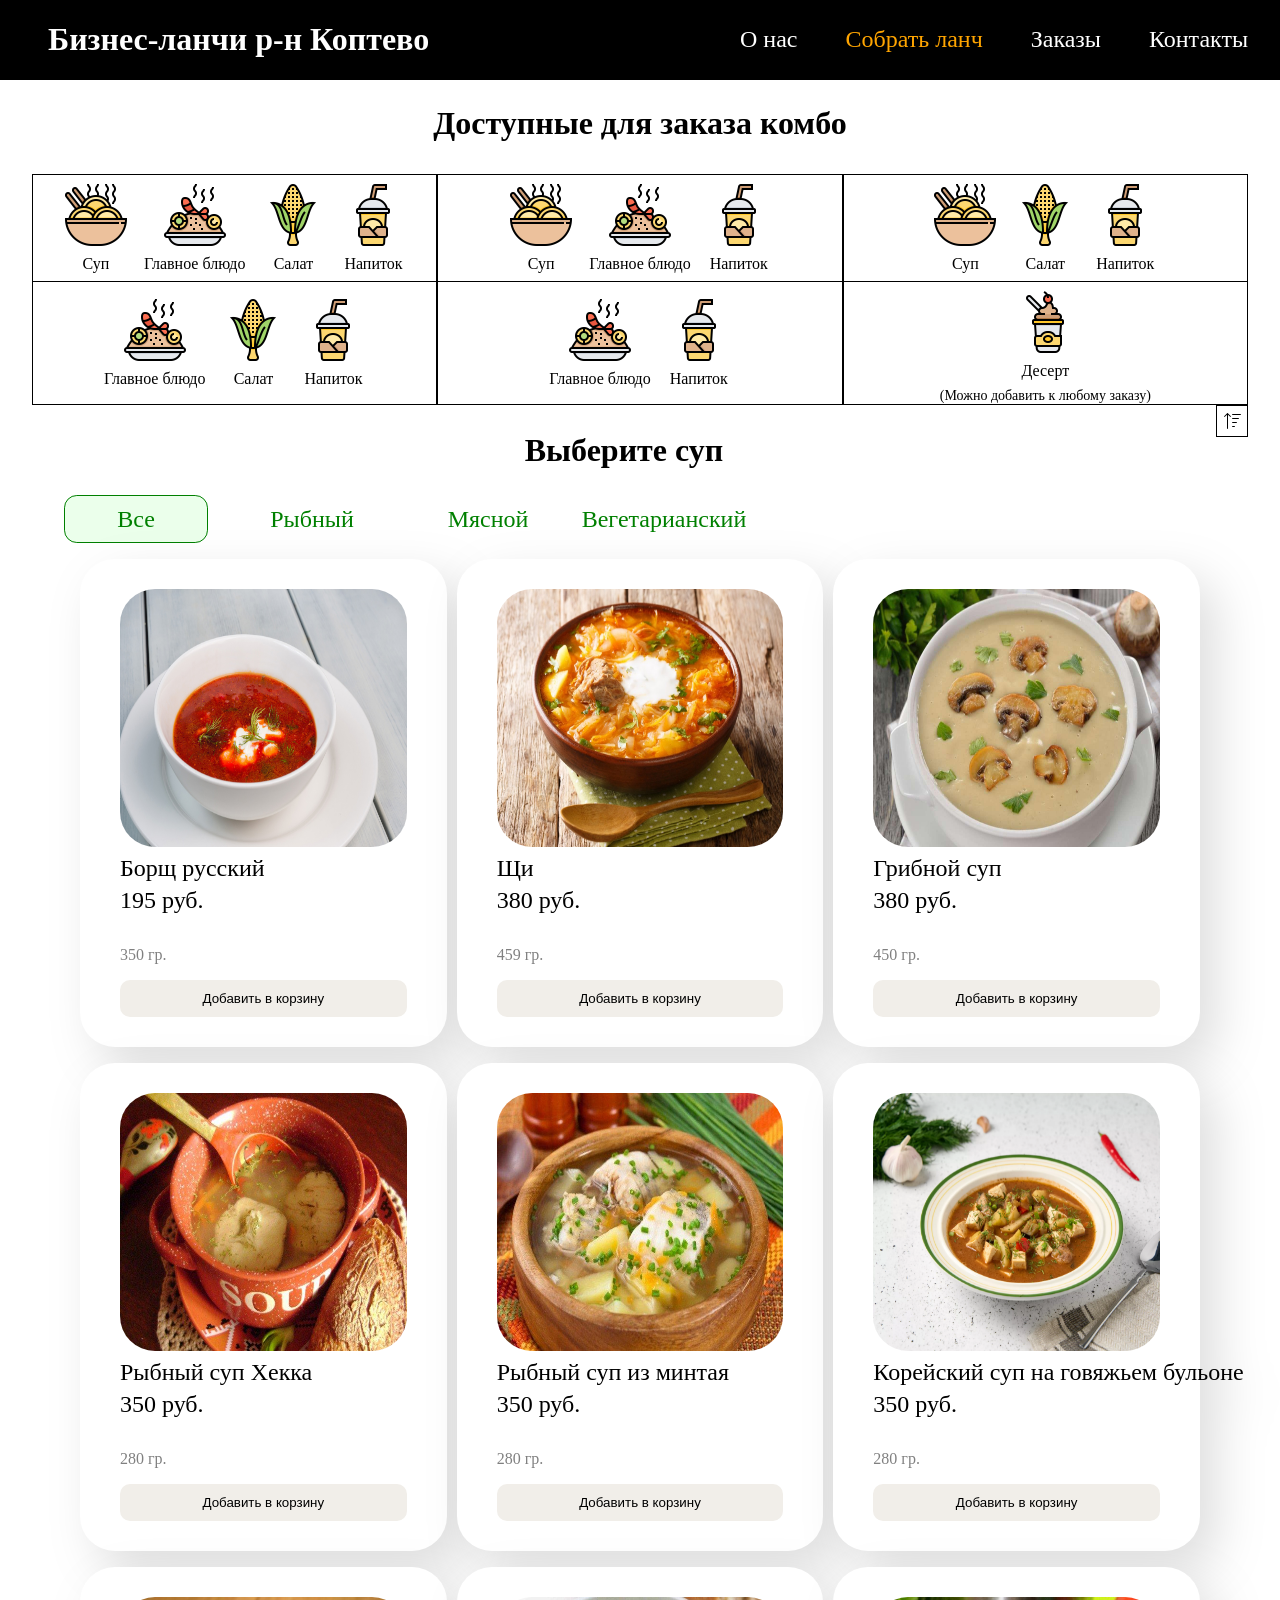
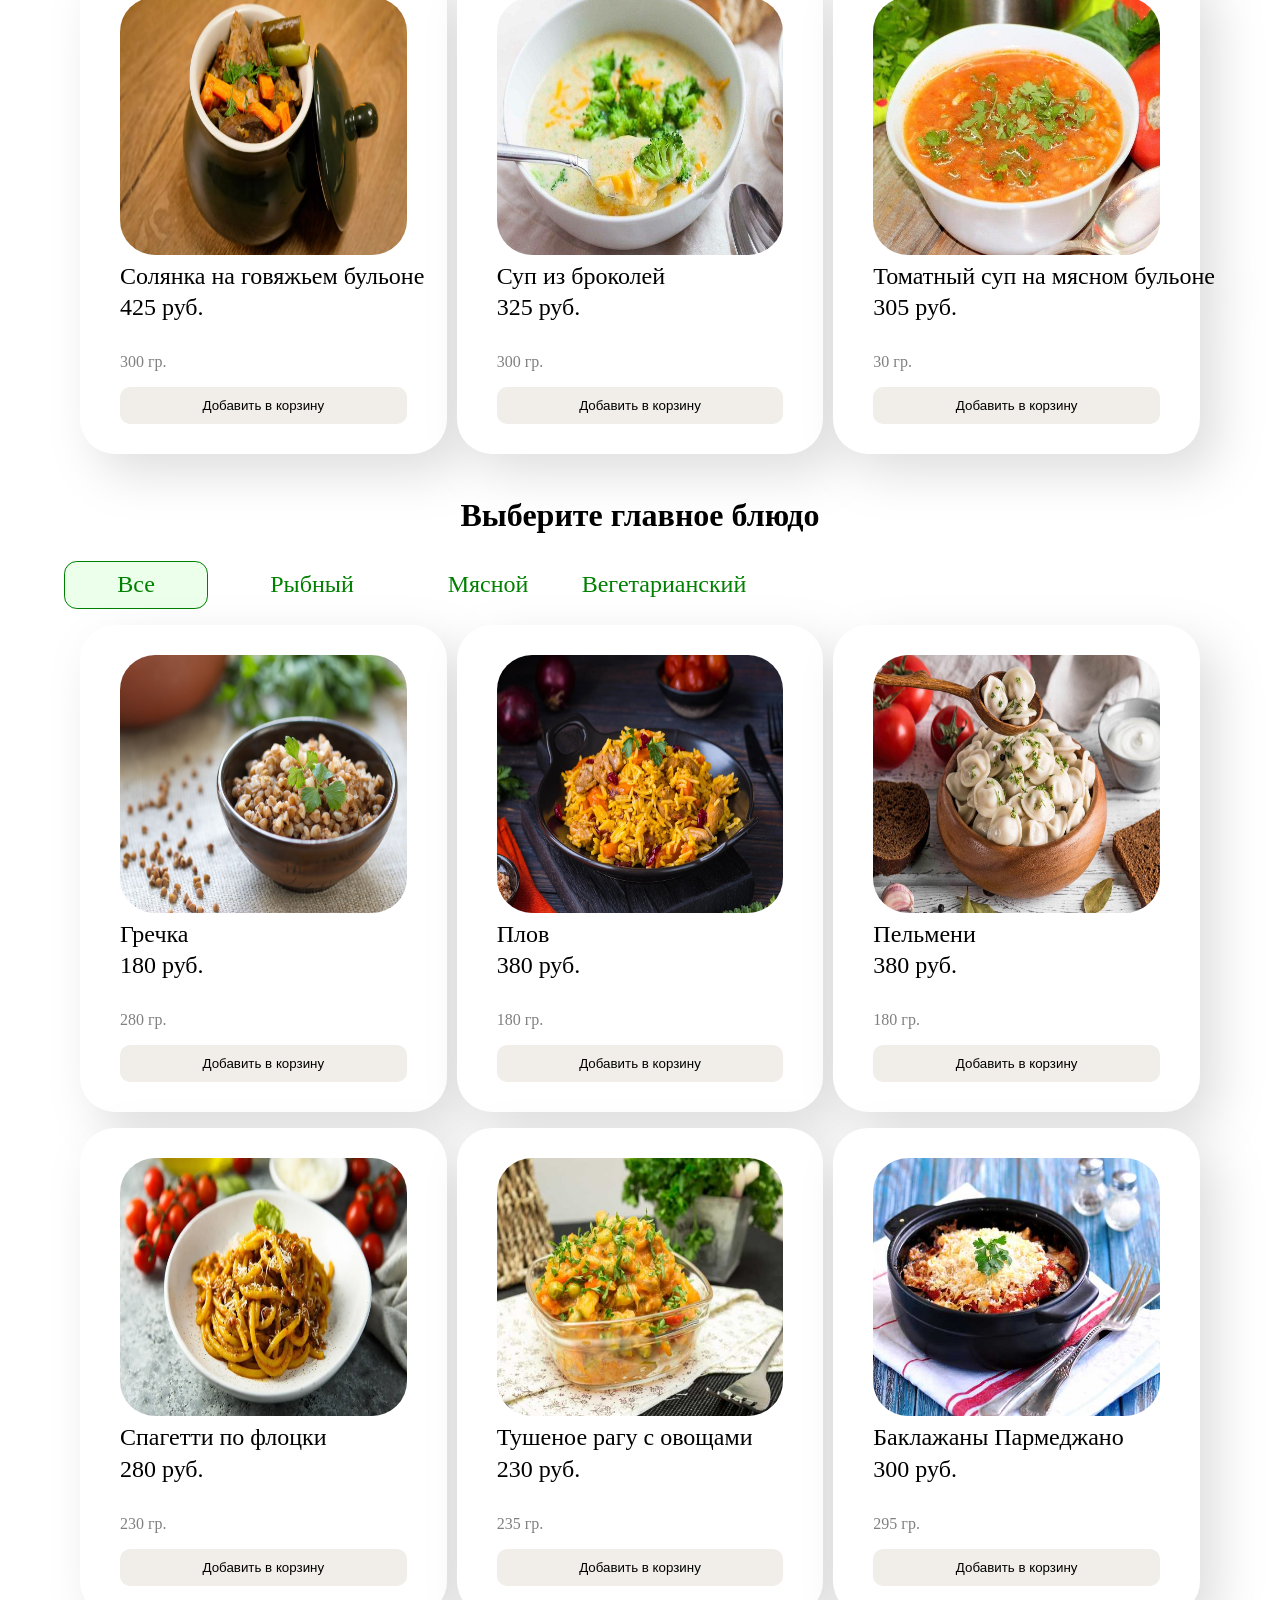
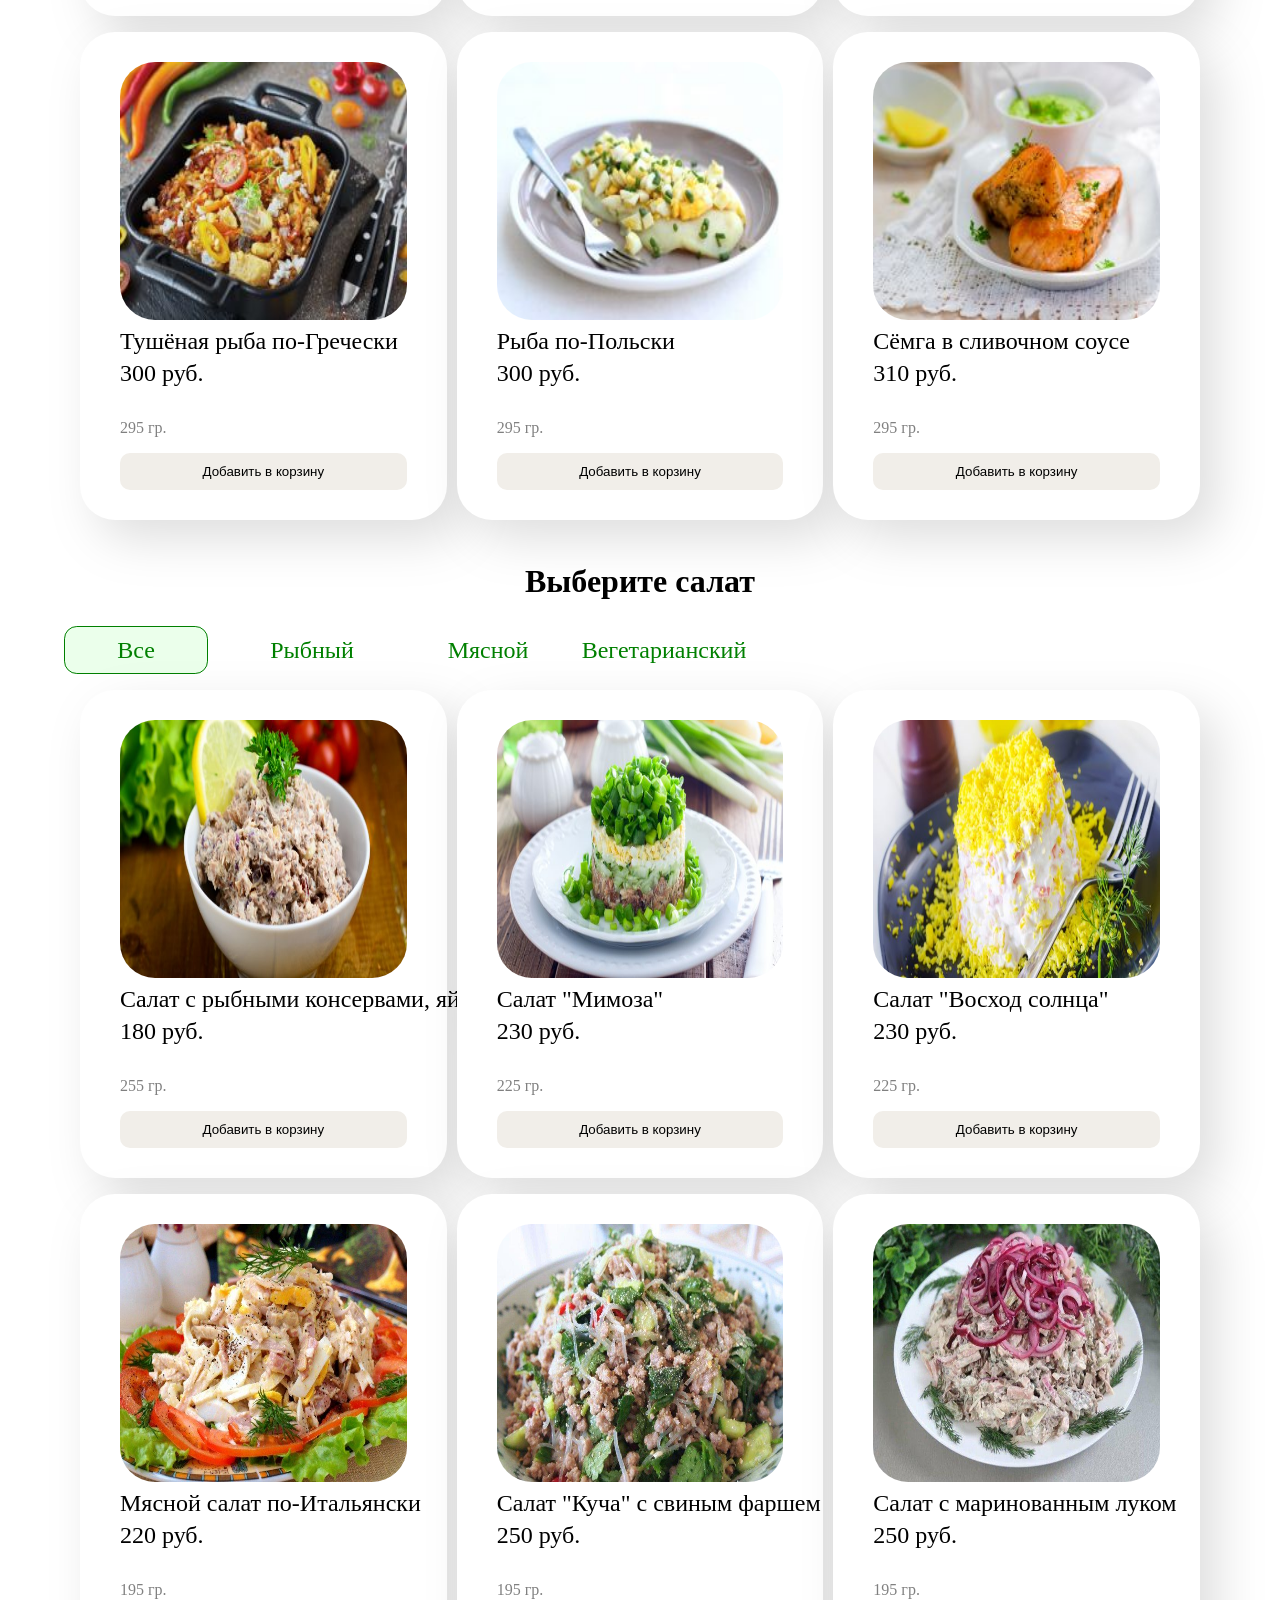
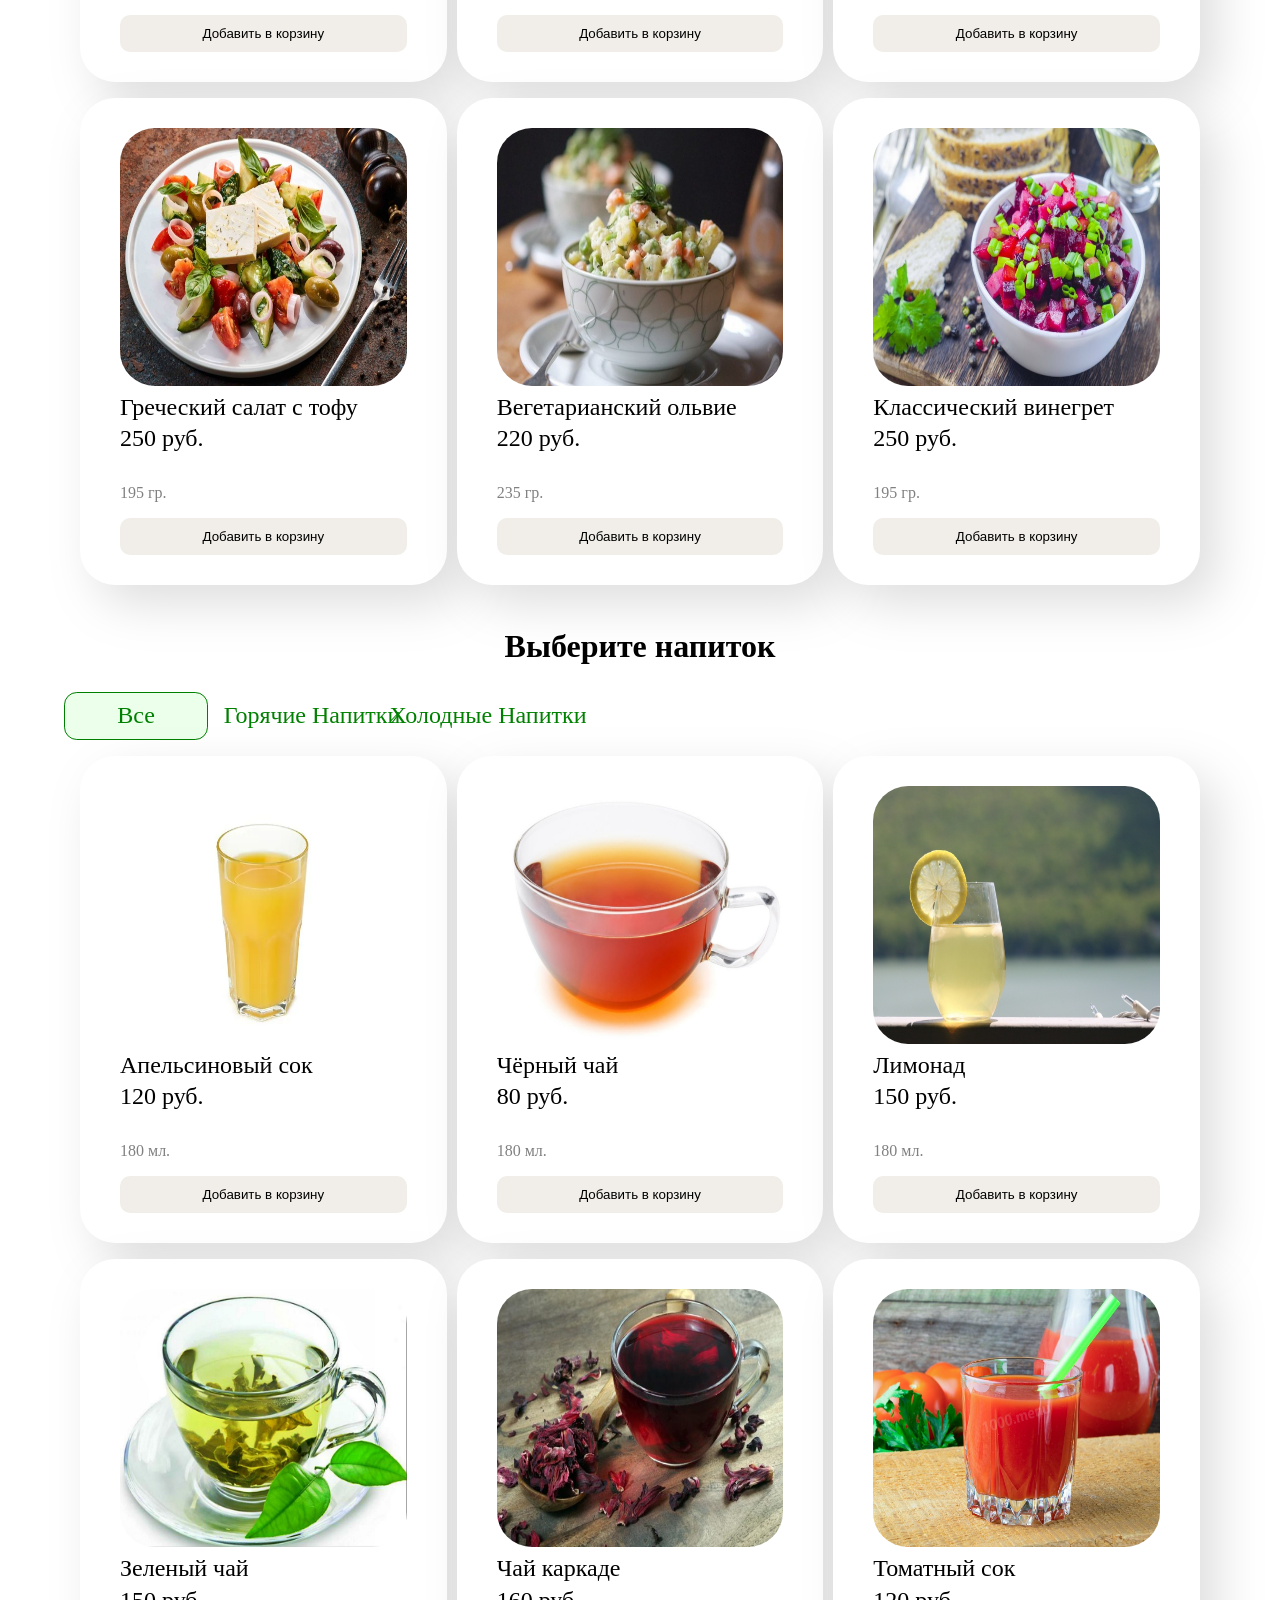
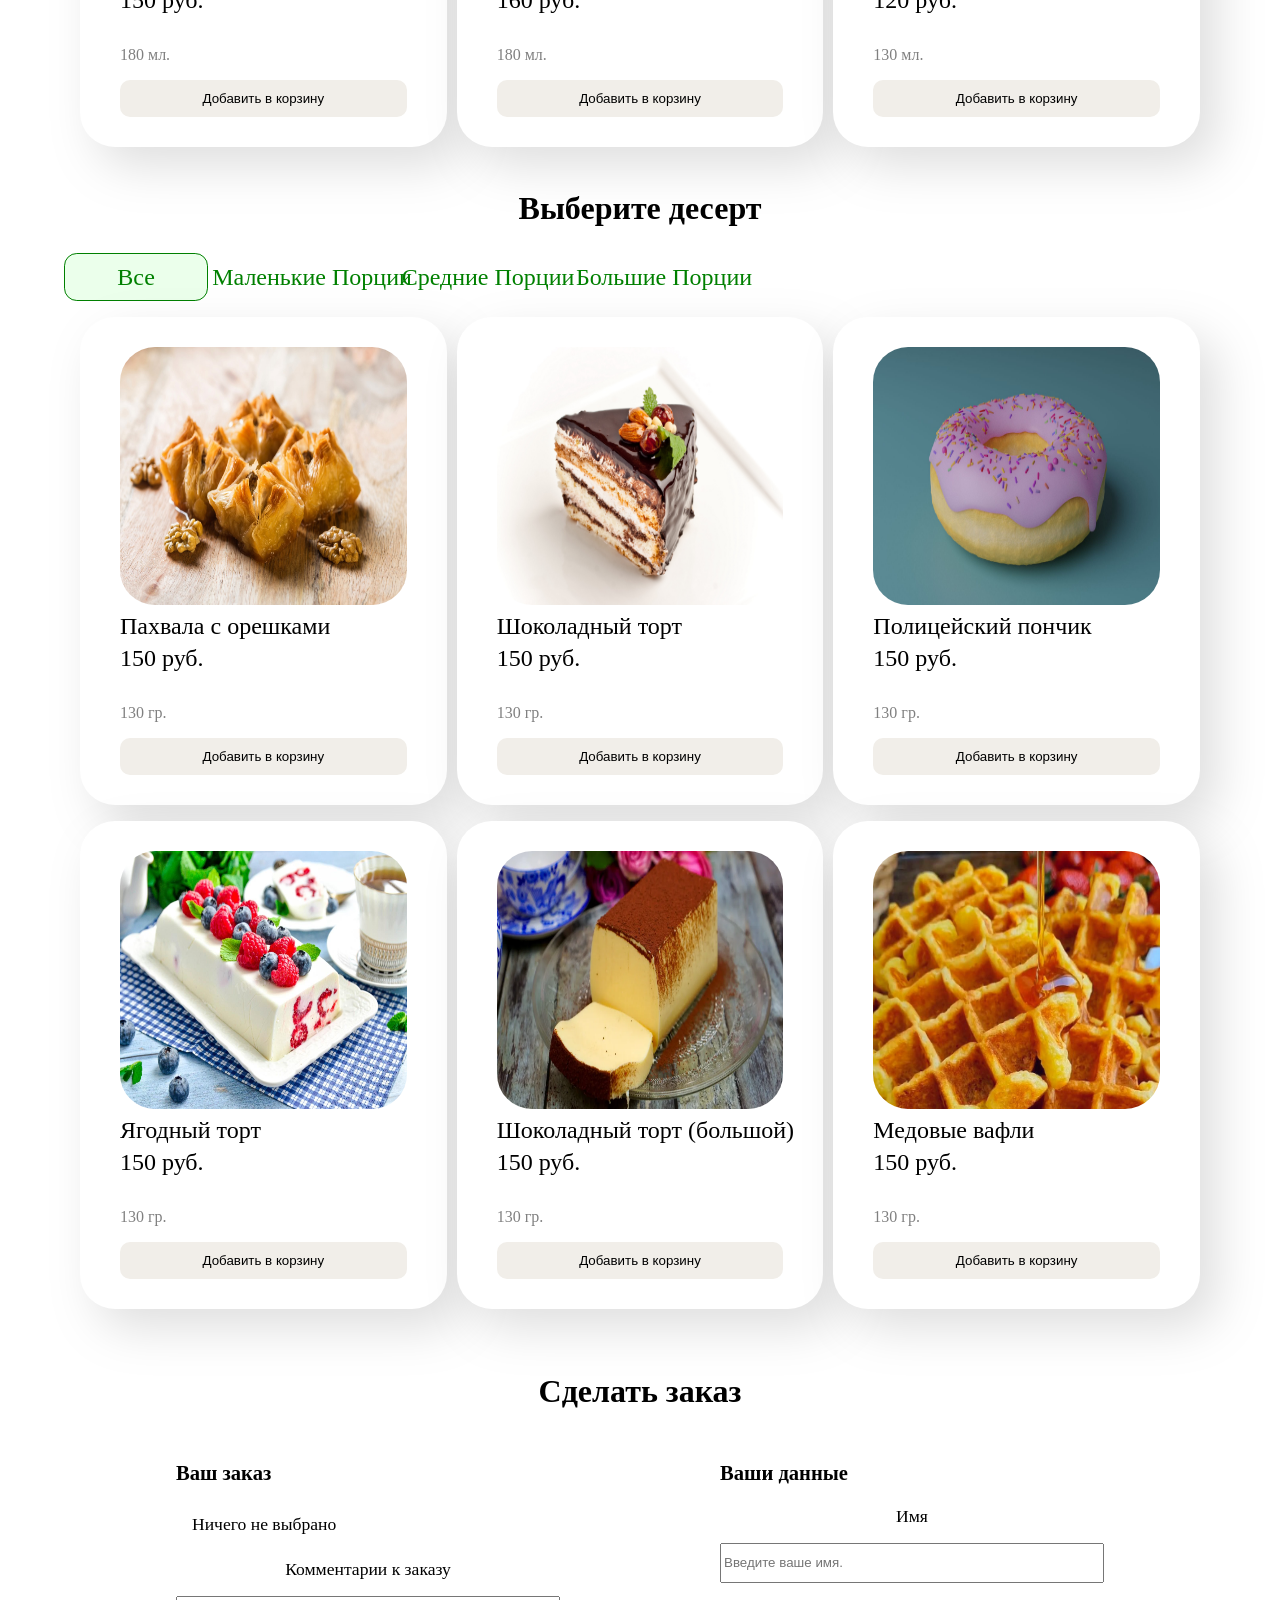
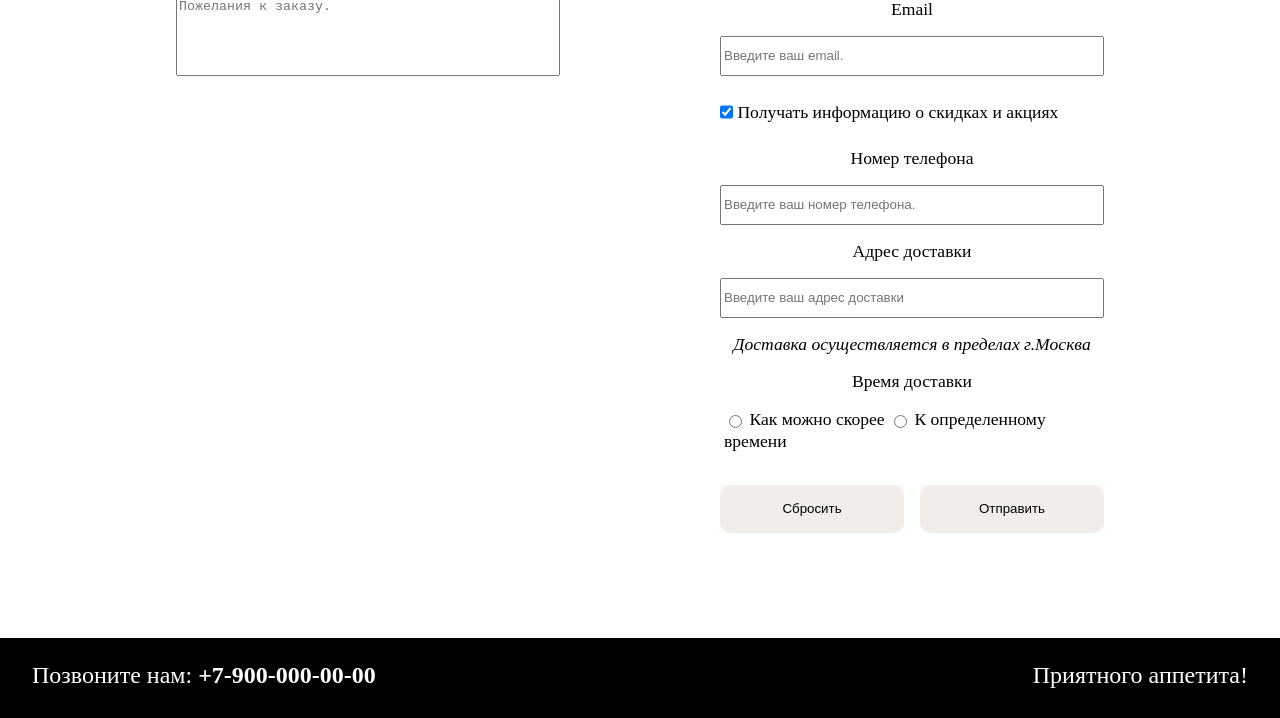
==== select-lunch/index.html @ 5f06198f "commit" ====
<!DOCTYPE html>
<html lang="ru">
<head>
    <meta charset="UTF-8">
    <meta name="viewport" content="width=device-width, initial-scale=1.0">
    <title>Соберите свой ланч!</title>
    <link rel="stylesheet" href="./styles.css">
</head>
<body>
    <!-- <div id="notification" class="show">
        <div>
            <p id="notification-text">some text...</p>
            <button id="notification-button" type="button">ok 👌</button>
        </div>
    </div> -->
    <header>
        <h1>Бизнес-ланчи р-н Коптево</h1>
        <nav class="nav-menu">
            <a href="../index.html">О нас</a>
            <a id="current-page-nav" href="./index.html" target="_self">Собрать ланч</a>
            <a href="" target="_blank">Заказы</a>
            <a href="" target="_blank">Контакты</a>
        </nav>
    </header>
    <main>
        <button type="button" id="sortButton" class="sort-increase" title="Отсортировать по алфавиту"></button>
        <section id="dishes">
            <section id="section-soups">
                <h2>Выберите суп</h2>
            </section>
            <section id="section-main-dishes">
                <h2>Выберите главное блюдо</h2>
            </section>
            <section id="section-salads">
                <h2>Выберите салат</h2>
            </section>
            <section id="section-drink">
                <h2>Выберите напиток</h2>
            </section>
            <section id="section-deserts">
                <h2>Выберите десерт</h2>
            </section>
        </section>
        <section class="take-order">
            <h2>Сделать заказ</h2>
            <div class="form-container">
                <form method="POST" action="https://httpbin.org/post" class="form">
                    <section class="take-order-part">
                        <h3 class="take-order-header">Ваш заказ</h3>
                        <div class="clients-cart">
                            <p id="paragraph-nothing-choice" class="show">Ничего не выбрано</p>
                            <div class="choices">
                                <div class="dish hide">
                                    <h3>Суп</h3>
                                    <p id="dishSoup">Блюдо не выбрано</p>
                                </div>
                                <div class="dish hide">
                                    <h3>Главное блюдо</h3>
                                    <p id="dishMainDish">Блюдо не выбрано</p>
                                </div>
                                <div class="dish hide">
                                    <h3>Салат</h3>
                                    <p id="dishSalad">Салат не выбран</p>
                                </div>
                                <div class="dish hide">
                                    <h3>Напиток</h3>
                                    <p id="dishDrink">Напиток не выбран</p>
                                </div>
                                <div class="dish hide">
                                    <h3>Десерт</h3>
                                    <p id="dishDessert">Десерт не выбран</p>
                                </div>
                            </div>
                        </div>
                        <section class="additional-comment-section">
                            <label for="input-additional-comment-id">Комментарии к заказу</label>
                            <textarea name="additional-comment" id="input-additional-comment-id" placeholder="Пожелания к заказу."></textarea>
                        </section>
                        <div id="total-pay" class="hide">
                            <p id="paragraph-total-pay">Итоговая стоимость: </p>
                        </div>
                    </section>
                    <section class="customer-data-part">
                        <h3 class="customer-data-header">Ваши данные</h3>
                        <section class="name-section">
                            <label for="customer-name-id">Имя</label>
                            <input type="text" name="customer-name" id="customer-name-id" placeholder="Введите ваше имя." required></input>
                        </section>
                        <section class="email-section">
                            <label for="customer-email-id">Email</label>
                            <input type="text" name="customer-email" id="customer-email-id" placeholder="Введите ваш email." required></input>
                            <div class="promotional-consent-container">
                                <input type="checkbox" name="promotional-consent" id="promotional-consent-id" checked></input>
                                <label for="promotional-consent-id" id="promotional-label-id">Получать информацию о скидках и акциях</label>
                            </div>                     
                        </section>
                        <section class="phone-section">
                            <label for="phone-number-id">Номер телефона</label>
                            <input type="tel" name="phone-number" id="phone-number-id" placeholder="Введите ваш номер телефона." required   ></input>
                        </section>
                        <section class="address-section">
                            <label for="delivery-address-id">Адрес доставки</label>
                            <input type="text" name="delivery-address" id="delivery-address-id" placeholder="Введите ваш адрес доставки" required></input>
                            <label for="delivery-address-id"><em>Доставка осуществляется в пределах г.Москва</em></label>
                        </section>
                        <section class="delivery-time-section">
                            <p>Время доставки</p>
                            <fieldset class="radio-buttons" form="form" aria-required="">
                                <input type="radio" name="delivery-time-type" value="faster" id="faster-id"></input>
                                <label for="faster-id">Как можно скорее</label>
                                <input type="radio" name="delivery-time-type" value="by-the-time" id="by-the-time-id"></input>
                                <label for="by-the-time-id">К определенному времени</label>
                            </fieldset>
                        </section>
                        <section class="by-time-delivery-section hide">
                            <label for="time-delivery-id">Укажите время доставки</label>
                            <input type="time" name="delivery-time" id="time-delivery-id" step="5">
                            <label for="time-delivery-id">Доступное время доставки с <em>7:00 до 23:00</em></label>
                        </section>
                        <div class="button-container">
                            <button type="reset" title="Сбросить" id="btn-reset">Сбросить</button>
                            <button type="submit" title="Отправить" id="btn-submit">Отправить</button>
                        </div>
                    </section>
                   
                </form>
            </div>
        </section>
    </main>
        <footer>
            <p>Позвоните нам: <a href="tel:+79000000000">+7-900-000-00-00</a></p>
            <p>Приятного аппетита!</p>
        </footer>

    <script src="./scripts/showDishes.js" type="module"></script>
    <script src="./scripts/forms.js" type="module"></script>
    <script type="module" src="./scripts/sortDishes.js"></script>
    <script src="./scripts/choose-dishes.js" type="module"></script>
    <script src="./scripts/notification.js" type="module"></script>
    <script src="./scripts/createCombo.js" type="module"></script>
    <script src="./scripts/completeForm.js" type="module"></script>
</body>
</html>
---- select-lunch/styles.css ----
@import url('https://fonts.googleapis.com/css2?family=Montserrat:ital,wght@0,100..900;1,100..900&family=Schoolbell&display=swap');

* {
    box-sizing: border-box;
}

/* СЕЛЕКТОРЫ ПО ТЕГУ */

@keyframes slideAnimationOn {
    from {
        right: -30%;
    }
    to {
        right: 10%;
    }
}

@keyframes slideAnimationOff {
    from {
        right: 10%;
    }
    to {
        right: -30%;
    }
}

#input-container {
    display: none;
}

#combos {
    text-align: center;
    display: grid;
    grid-template-columns: repeat(3, 1fr);
}
#combos > * {
    border: 1px solid black;
}

#combos > *::selection {
    background-color: transparent;
}

#combos > *:hover {
    cursor: pointer;
    background-color: rgb(173, 170, 170);
}

#combos > *:active {
    cursor: pointer;
    background-color: grey;
}

#combos > *:nth-child(4), #combos > *:nth-child(5), #combos > *:nth-child(6) {
    border-top: none;
}

.lunch {
    display: flex;
    flex-direction: row;
    justify-content: center;
    flex-wrap: wrap;
    gap: 1rem;
    padding-top: 0.5rem;
}

.dish {
    display: flex;
    flex-direction: column;
    justify-content: center;
    align-items: center;
    text-wrap: wrap;
    font-size: 1.5rem;
}
.dish > p {
    margin: 0.5rem 0;
    font-size: 1rem;
}
.dish > h3 {
    font-size: 1.5rem;
}

.name-dish {
    text-wrap: nowrap;
}

.dish > h3::after {
    content: "";
    display: inline-block;
    width: 1rem;
    height: 1rem;
    background-image: url(./);
}

.dish > img {
    width: 4rem;
}

.dish > img:hover {
    transform: translateY(-10%);
    transform: scale(1.2);
}

#notification {
    display: none;
}

#notification.show {
    display: grid;
    place-content: center;
    position:fixed;
    height: 100vh;
    width: 100vw;
    background-color: rgba(190, 190, 190, 0.3);
    z-index: 1001;
}

#notification.hide {
    display: none;
}

.hide {
    display: none !important;
}

#notification > div {
    display: flex;
    flex-direction: column;
    justify-content: center;
    align-items: center;
    border: 1px solid black;
    background-color: rgb(255, 255, 255);
    color: black;
    width: max-content;
    aspect-ratio: 3 / 1;
    padding: 2rem;
    font-size: 2rem;
}

#notification-button {
    width: 20%;
    aspect-ratio: 2 / 1;
    border-radius: 0.5rem;
    background-color: rgba(228, 226, 226, 0.5);
    text-transform: uppercase;
}
#notification-button:hover {
    cursor: pointer;
    background-color: rgba(228, 226, 226, 0.9);
    color: #5a5959;
}

body, html {
    width: 100vw;
    overflow-x: auto;
}

header {
    position: fixed;
    top: 0px;
    left: 0px;
    right:0px;
    z-index: 1;
    display: flex;
    flex-direction: row;
    justify-content: space-between;
    align-items: center;
    background-color: black;
    color: white;
    padding: 0 2rem;
}

header h1 {
    color: white;
    font-size: 2rem;
    padding: 0 1rem;
    text-align: center;
}

header nav {
    display: flex;
    flex-direction: row;
    align-items: center;
    gap: 3rem;
    font-size: 1.5rem;
    text-wrap: nowrap;
}

footer {
    background-color: black;
    width: 100%;
    height: 5rem;
    display: flex;
    flex-direction: row;
    color: white;
    font-size: 1.5rem;
    justify-content: space-between;
    padding: 0 2rem;
}

footer a {
    font-weight: bold;
    line-height: 0px;
}



a {
    color: white;
    text-decoration: none;
    transition: color 0.5s ease 0s;
}

a:hover {
    color: rgb(77, 140, 37);
}


body {
    margin: 0px 0px;
    overflow-x: hidden;
    
}

main {
    margin: 0px 2rem;
}

main > section > h2 {
    margin-top: 3rem;
    margin-bottom: 2rem;
}

/* СЕЛЕКТОРЫ ПО ИДЕНТИФИКАТОРУ */

#current-page-nav {
    color: orange;
}

/* СЕЛЕКТОРЫ ПО КЛАССУ */

.dish-element {
    min-width: 20rem;
    display: flex;
    flex-direction: column;
    padding: 30px 40px;
    border-radius: 35px;
    cursor: pointer;
    filter: drop-shadow(17px 19px 24px rgba(0, 0, 0, 0.13));
    background-color: white;
    margin-bottom: 1rem;
    transition: transform 0.5s 0s ease;
}

.dish-element:hover {
    transform: translateY(-15px);
}

.inline-ul > li {
    display: inline;
}

.image-dish {
    border-radius: 35px;
    width: 100%;
    height: 258px;
}

.price-dish {
    font-size: 1.5rem;
    margin-top: 0;
}

.name-dish {
    margin: 0;
    margin-top: 0.5rem;
    margin-bottom: 0.3rem;
    font-size: 1.5rem;
}

.weight-dish {
    margin-top: 0.5rem;
    color: grey;
}

.btn-add-to-buy-list {
    background-color: rgba(241, 238, 233, 100);
    padding: 10px 30px;
    border-radius: 10px;
    border: 1px solid transparent;
    cursor: pointer;
}

.btn-add-to-buy-list:hover {
    box-shadow: 2px 2px 2px 1px rgba(0, 0, 0, 0.2);
}

.dish-container-center {
    margin: 1rem 3rem;
}

.dish-container {
    display: grid;
    grid-template-columns: repeat(3, 1fr);
    width: auto;
    column-gap: 10px;
    justify-content: center;
}

.filter-option-enable {
    border: 1px solid green;
    background-color: rgba(153, 255, 153, 0.2)
}


/* Зона для заказа */

fieldset {
    border: none;
}


.take-order {
    font-size: 1.1rem;
    margin-bottom: 3rem;
}

h2 {
    text-align: center;
    font-size: 2rem;
}

  /* Форма */
    .form-container > form {
        display: grid;
        grid-template-columns: repeat(2, 1fr);
        justify-items: center;
        gap: 10rem;
    }
    .take-order-part, .customer-data-part {
        display: flex;
        flex-direction: column;
    }

    .show {
        display: block;
    }

    .additional-comment-section {
        margin-top: 1rem;
    }
    .clients-cart p {
        padding-left: 1rem;
    }
    
    .take-order-part p {
        margin: 0.5rem 0;
    }

    .take-order-part {
        justify-self: end;
    }

#paragraph-total-pay {
    font-size: 1.5rem;
}

.sort-increase {
    float: right;
    background-image: url(./icons/iconSortIncrease.svg);
    background-repeat: no-repeat;
    background-position: center;
    background-color: transparent;
    border: 1px solid black;
    width: 2rem;
    aspect-ratio: 1 / 1;
}

.sort-decrease {
    float: right;
    background-image: url(./icons/iconSortIncrease.svg);
    background-repeat: no-repeat;
    background-position: center;
    background-color: transparent;
    border: 1px solid black;
    width: 2rem;
    aspect-ratio: 1 / 1;
    transform: rotateX(180deg);
}

.container-filters {
    display: flex;
    flex-direction: row;
    gap: 2rem;
    text-wrap: nowrap;
    margin-left: 2rem;
    margin-bottom: 1rem;
    font-size: 1.5rem;
}

.container-filters > * {
    display: flex;
    align-items: center;
    text-align: center;
    justify-content: center;
    height: 3rem;
    text-transform: capitalize;
    border-radius: 0.8rem;
    aspect-ratio: 3 / 1;
    color: green;
}


.container-filters > *:hover {
    cursor: pointer;
    text-decoration: underline dotted;
}

 #sortButton:hover {
    cursor: pointer;
    /* transform: scale(1.2); */
} 
    
    .customer-data-part {
        justify-self: start;
    }

    .take-order-part > section, .customer-data-part > section {
        display: flex;
        flex-direction: column;
        align-items: center;
        margin-bottom: 1rem;
        gap: 1rem;
        width: 24rem;
    }

    .customer-data-part p {
        margin: 0;
    }

    .take-order-part select, .take-order-part textarea, .customer-data-part input {
        display: inline-block;
        width: 100%;
        height: 2.5rem;
    }

   

    .take-order-part textarea {
        height: 5rem;
    }

    .promotional-consent-container {
        width: 100%;
    }

    #promotional-consent-id {
        width: auto;
        margin: 0;
        padding: 0;
        vertical-align: middle;
        display: inline-block;
    }

    .promotional-consent-container > label {
        display: inline;
        vertical-align: middle; 
    }
    .radio-buttons {
        width: 100%;
        padding: 0;
        margin: 0;
        margin-left: 0.5rem;
        margin-bottom: 1rem;
    }

    #faster-id, #by-the-time-id, #faster-id + label,  #by-the-time-id + label {
        width: auto;
        vertical-align: middle;
        height: auto;
    }

    .button-container {
        display: flex;
        flex-direction: row;
        gap: 1rem;
    }
    .button-container > button {
        height: 3rem;
        flex: 1;

        background-color: rgba(241, 238, 233, 100);
        padding: 10px 30px;
        border-radius: 10px;
        border: 1px solid transparent;
        cursor: pointer;
    }

    .button-container > button:hover {
        box-shadow: 2px 2px 2px 1px rgba(0, 0, 0, 0.2);
    }

    #input-additional-comment-id {
        resize: none;
    }


/* медиа-селекторы */
@media(max-width: 900px) {

    header {
    position: static;
    top: 0px;
    left: 0px;
    right:0px;
    z-index: 1;
    display: flex;
    flex-direction: row;
    justify-content: space-between;
    background-color: black;
    color: white;
    padding: 0 2rem;
    }

    main {
        width: 100vw;
    }


    .dish-container {
    display: grid;
    grid-template-columns: repeat(2, 1fr);
    column-gap: 10px;
    }

    nav {
        align-self: center;
        display: grid;
        grid-template-columns: repeat(auto-fit, 1fr);
        grid-row: n;
        justify-items: center;
        font-size: 1.5rem;
        text-wrap: nowrap;
    }

    .form {
        margin: 0 0.5rem;
    }

    .form-container > form {
        display: flex;
        flex-direction: column;
        gap: 0.5rem;
        align-items: center;
    }
}



@media(max-width: 600px) {

    h1 {
        text-align:center;
    }

    header {
    position: static;
    top: 0px;
    left: 0px;
    right:0px;
    z-index: 1;
    display: flex;
    flex-direction: row;
    justify-content: space-between;
    background-color: black;
    color: white;
    padding: 0 0;
    }


    .dish-container {
    display: grid;
    grid-template-columns: repeat(1, 1fr);
    column-gap: 10px;
    }

    nav {
        align-self: center;
        display: grid;
        grid-template-columns: repeat(2, 1fr);
        justify-items: center;
        font-size: 1.5rem;
        text-wrap: nowrap;
    }
    
    nav > a {
        text-align: center;
    }

    section > h2 {
        text-align: center;
    }

}


@media(max-width: 400px) {
    body, html {
    width: 100vw;
    overflow-x: visible !important;
    
    }
    header {
    flex-direction: column;
    }

    .nav-menu {
        gap: 1rem;
        flex-wrap:wrap;
        justify-content: center;
	font-size: 1.3rem;
    	margin-bottom: 0.3rem;	
	}
    main {
    margin: 0;
    }
    .dish-element {
    padding: 15px 20px;
    width: 80%;
    }

    .button-container {
     flex-direction: column;
      margin: 0 0.5rem;
    }

  
   
    

    .form {
        grid-template-columns: 1fr !important;
        justify-content: center !important;
        gap: 0.3rem !important;
    }
    .form h3 {
    	text-align: center;
    }

    .promotional-consent-container {
     display: flex;
     flex-direction: row;
     justify-content: center;
     align-items: center;
     gap: 0.5rem;
    }
    
   
  
   
    

    .form > section {
        /* border: 1px solid green; */
        justify-self: center;
    }
    input, fieldset, select, textarea {
    width: 80% !important;
    }

    fieldset > input[type="radio"] {
    width: auto !important;
    }
    input[type="checkbox"] {
    width: auto !important;
    }

    footer  {
     padding: 0.5rem;
     flex-direction: column;
     height: auto;
    }

    footer > * {
    text-align: center;
    margin: 0 0.5rem;
    }

}
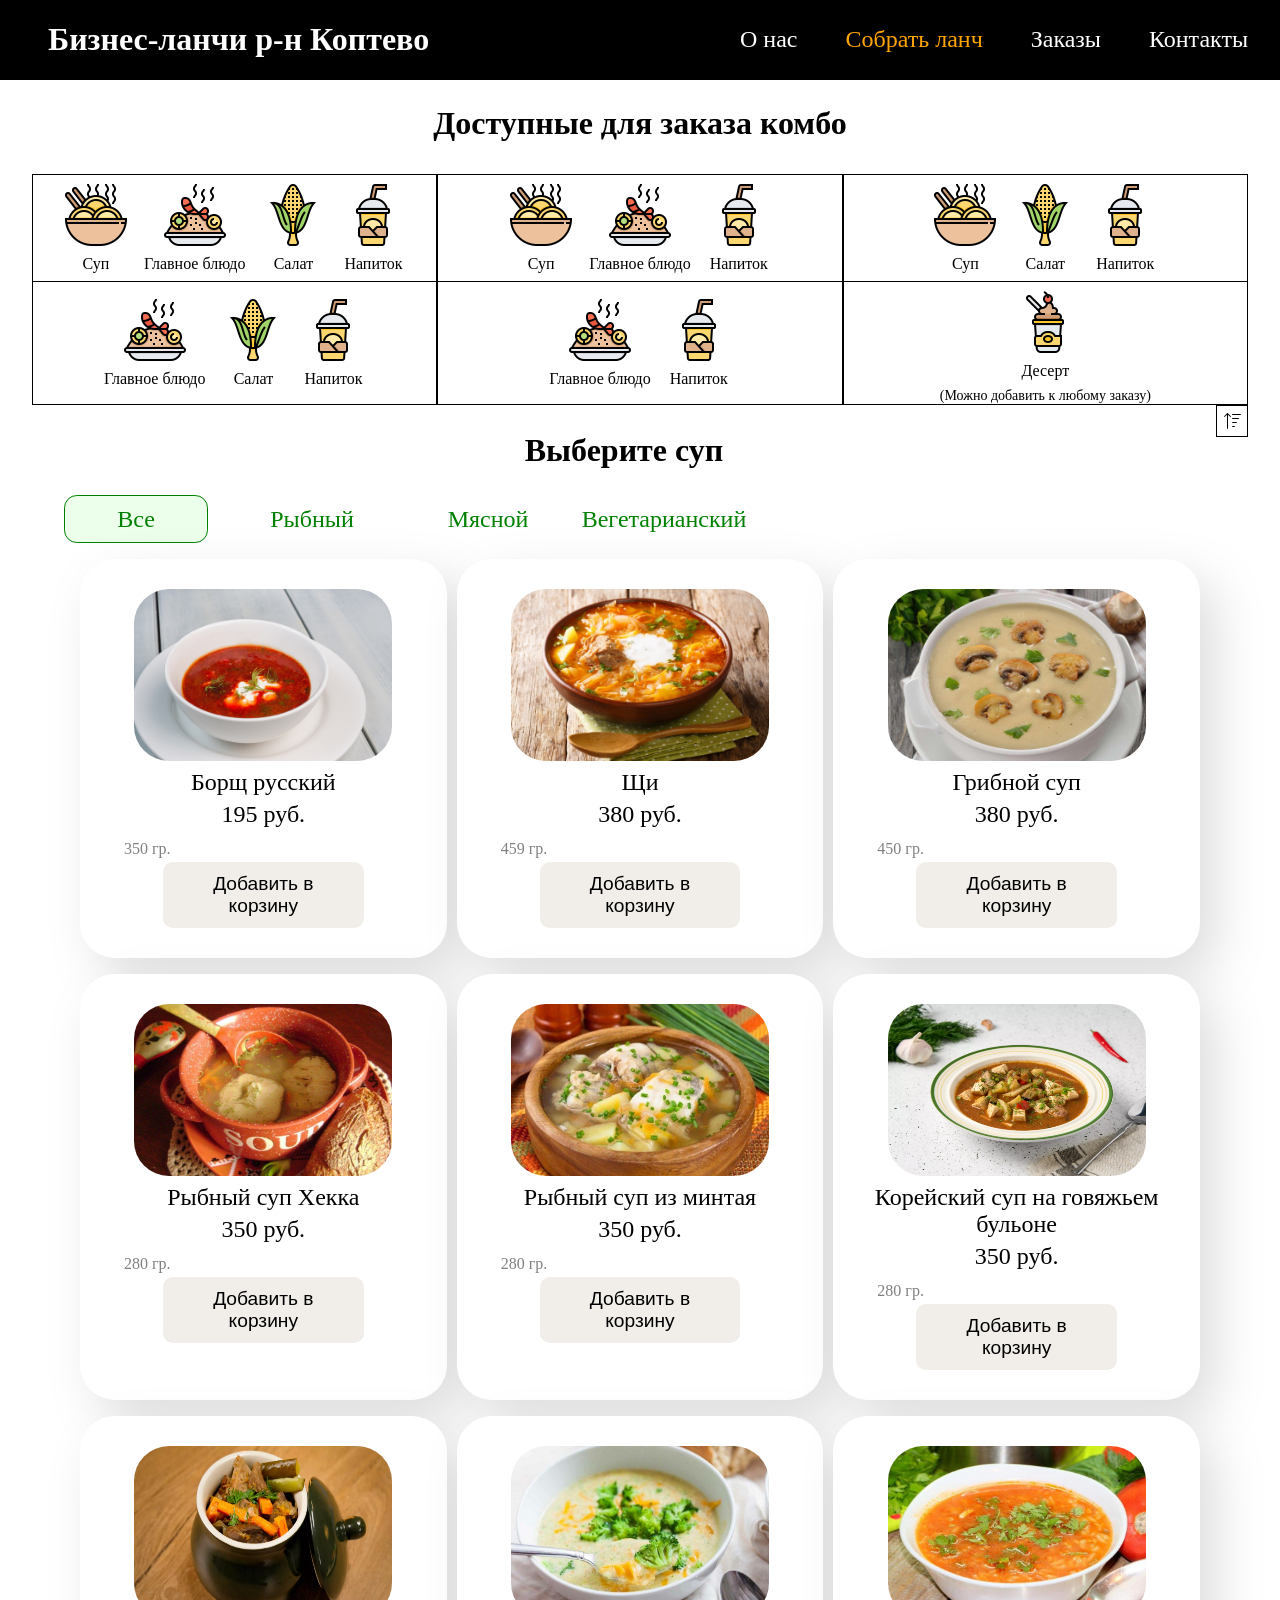
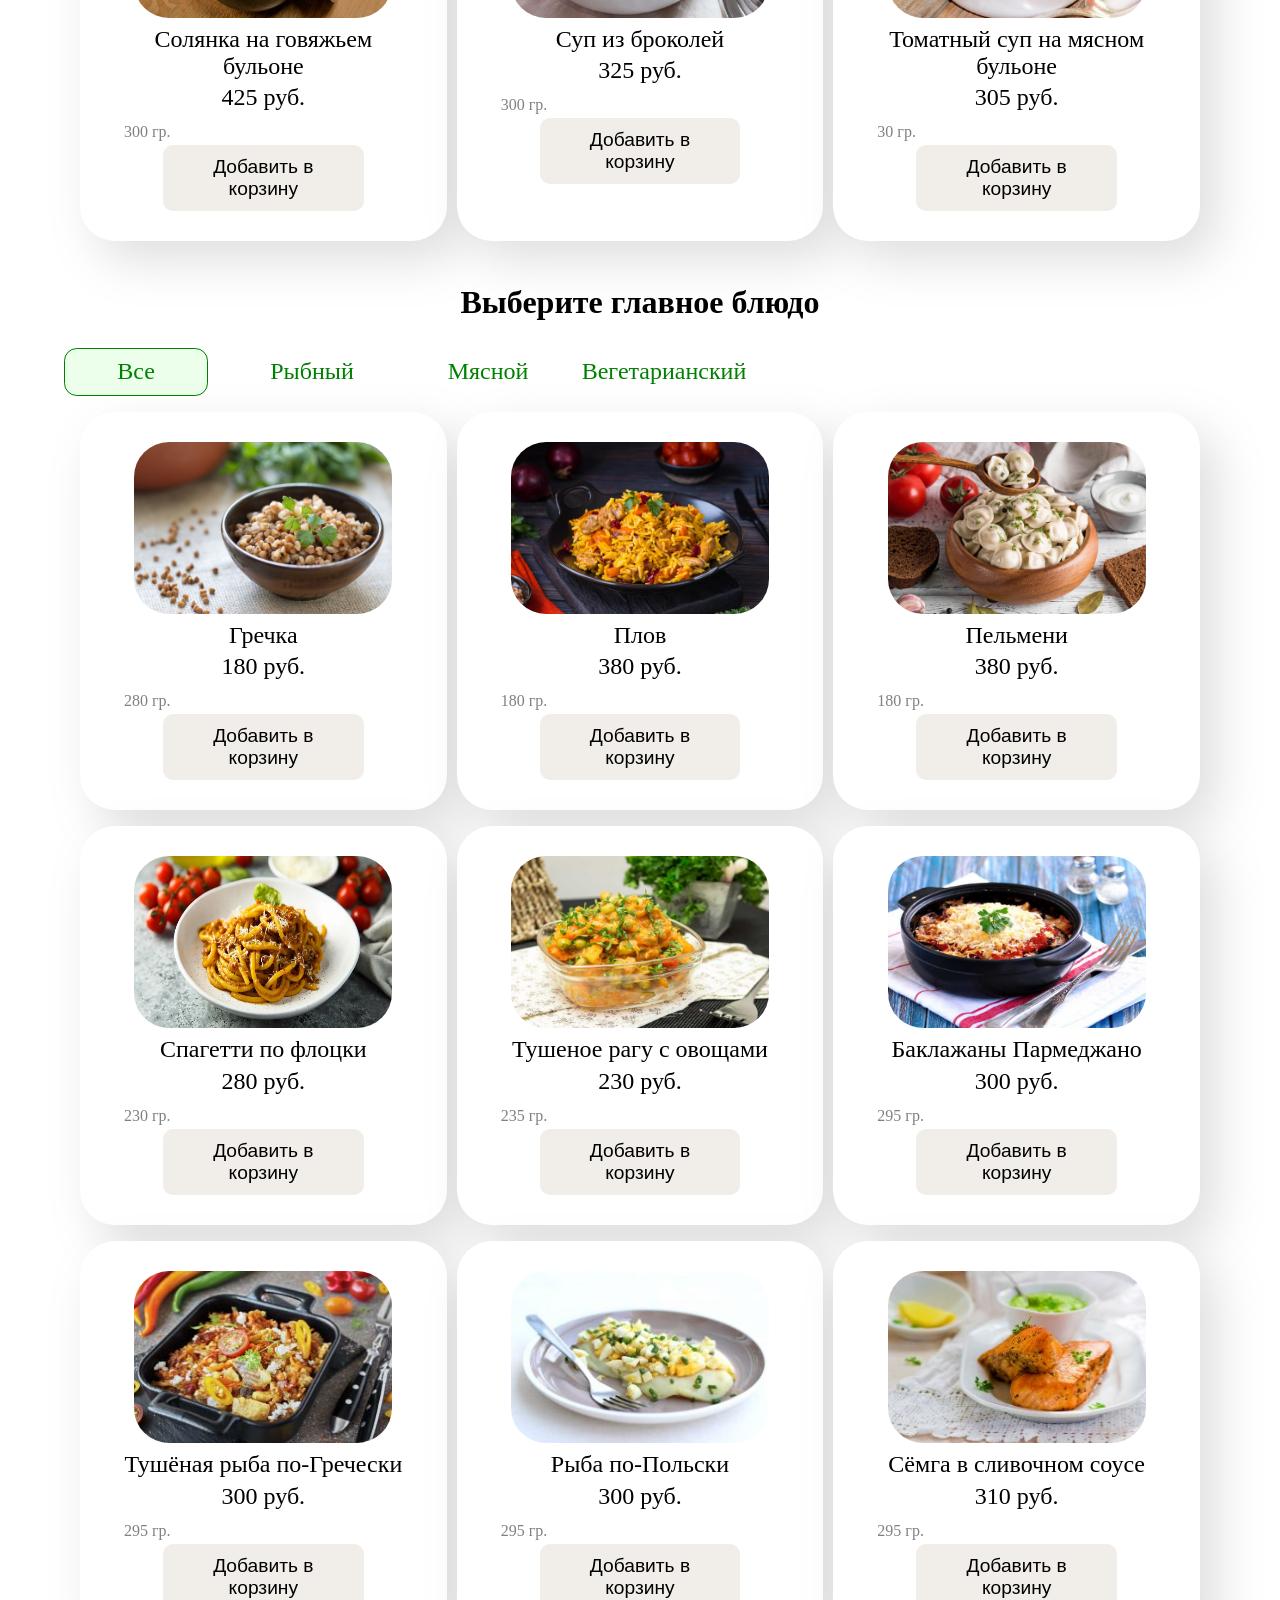
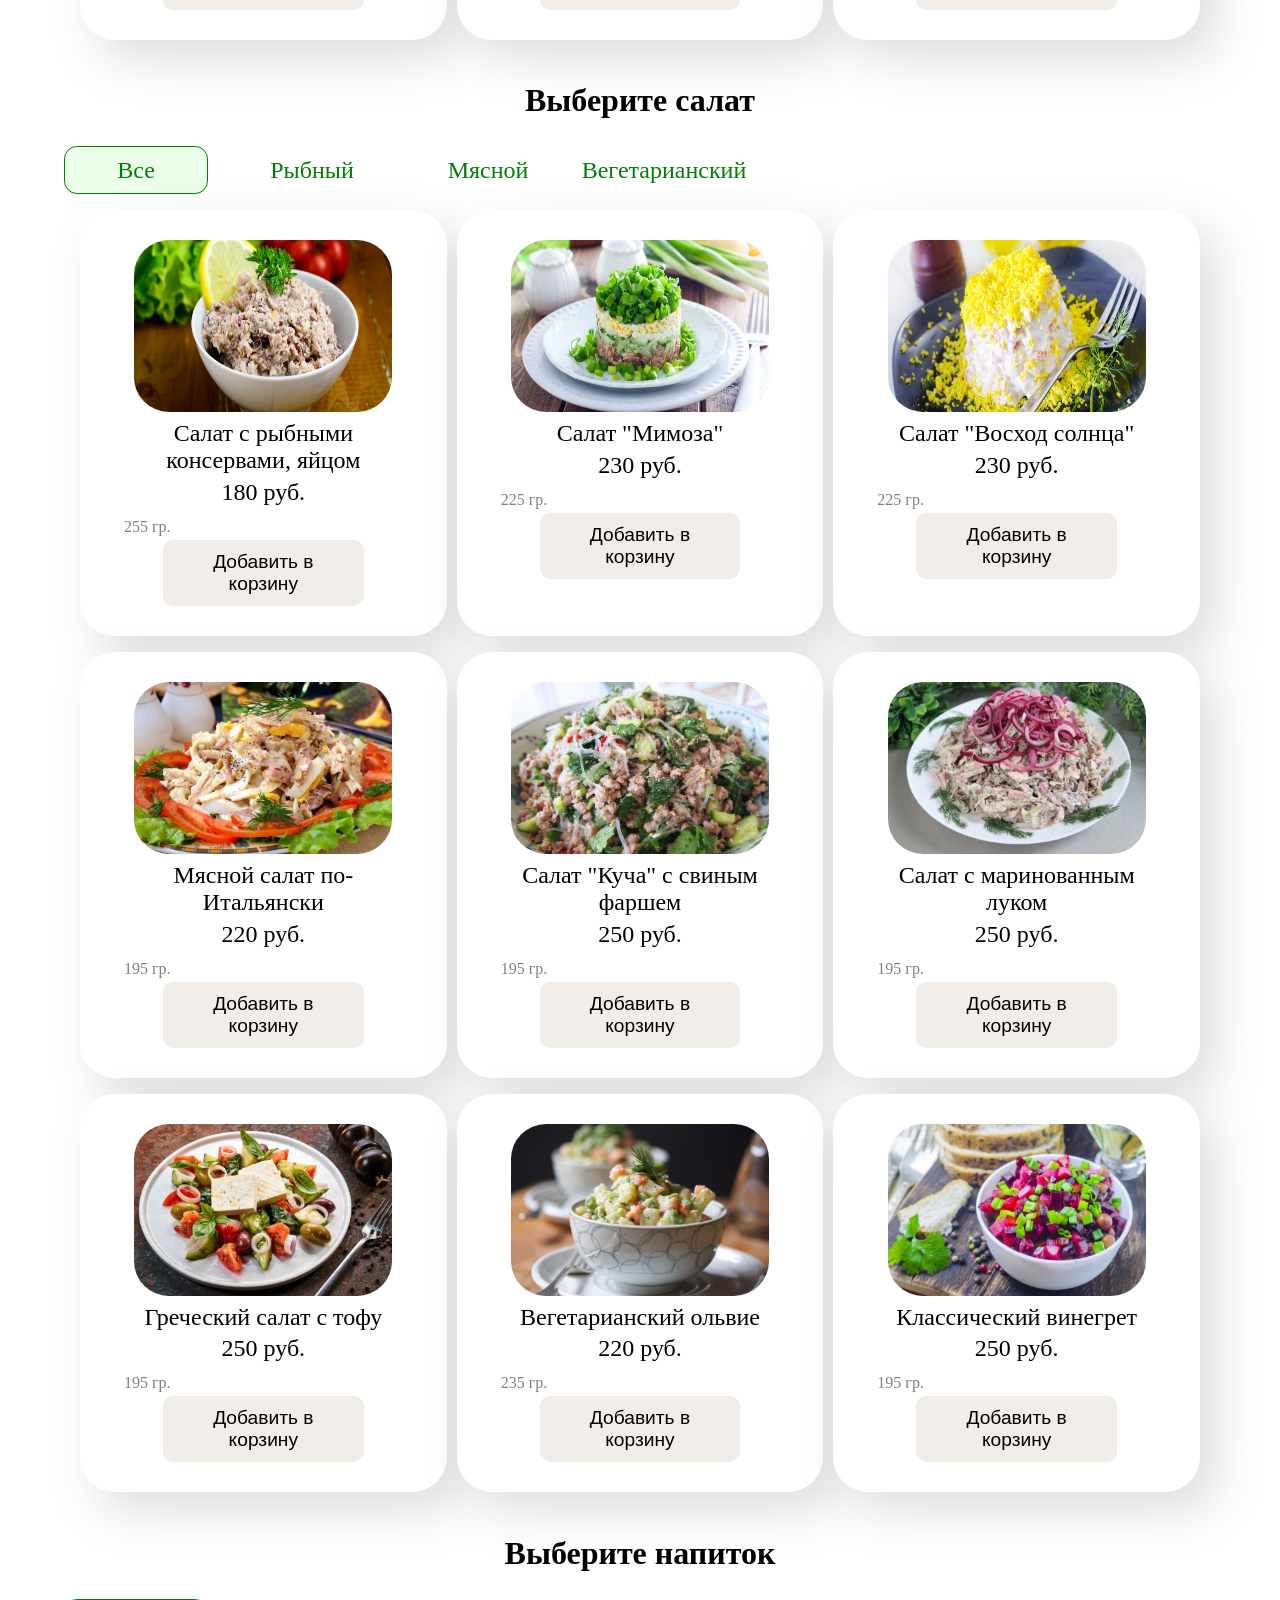
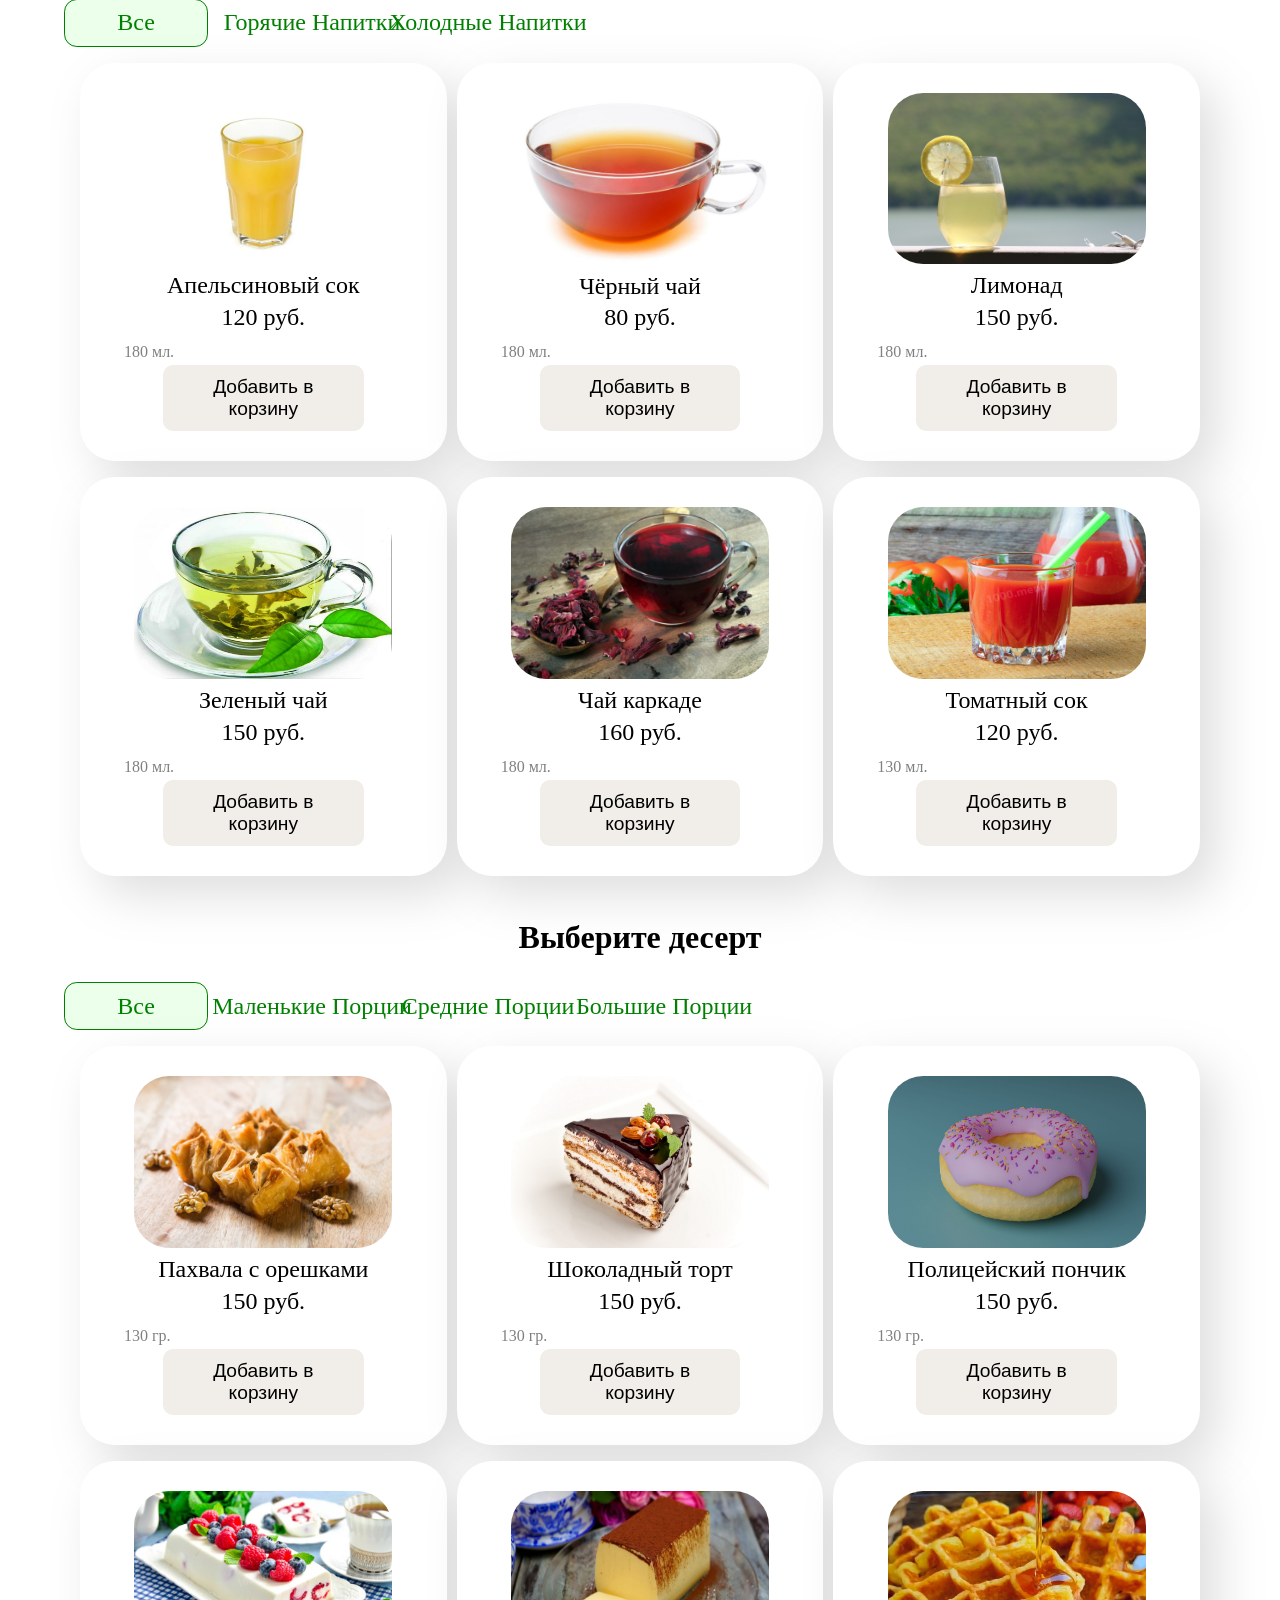
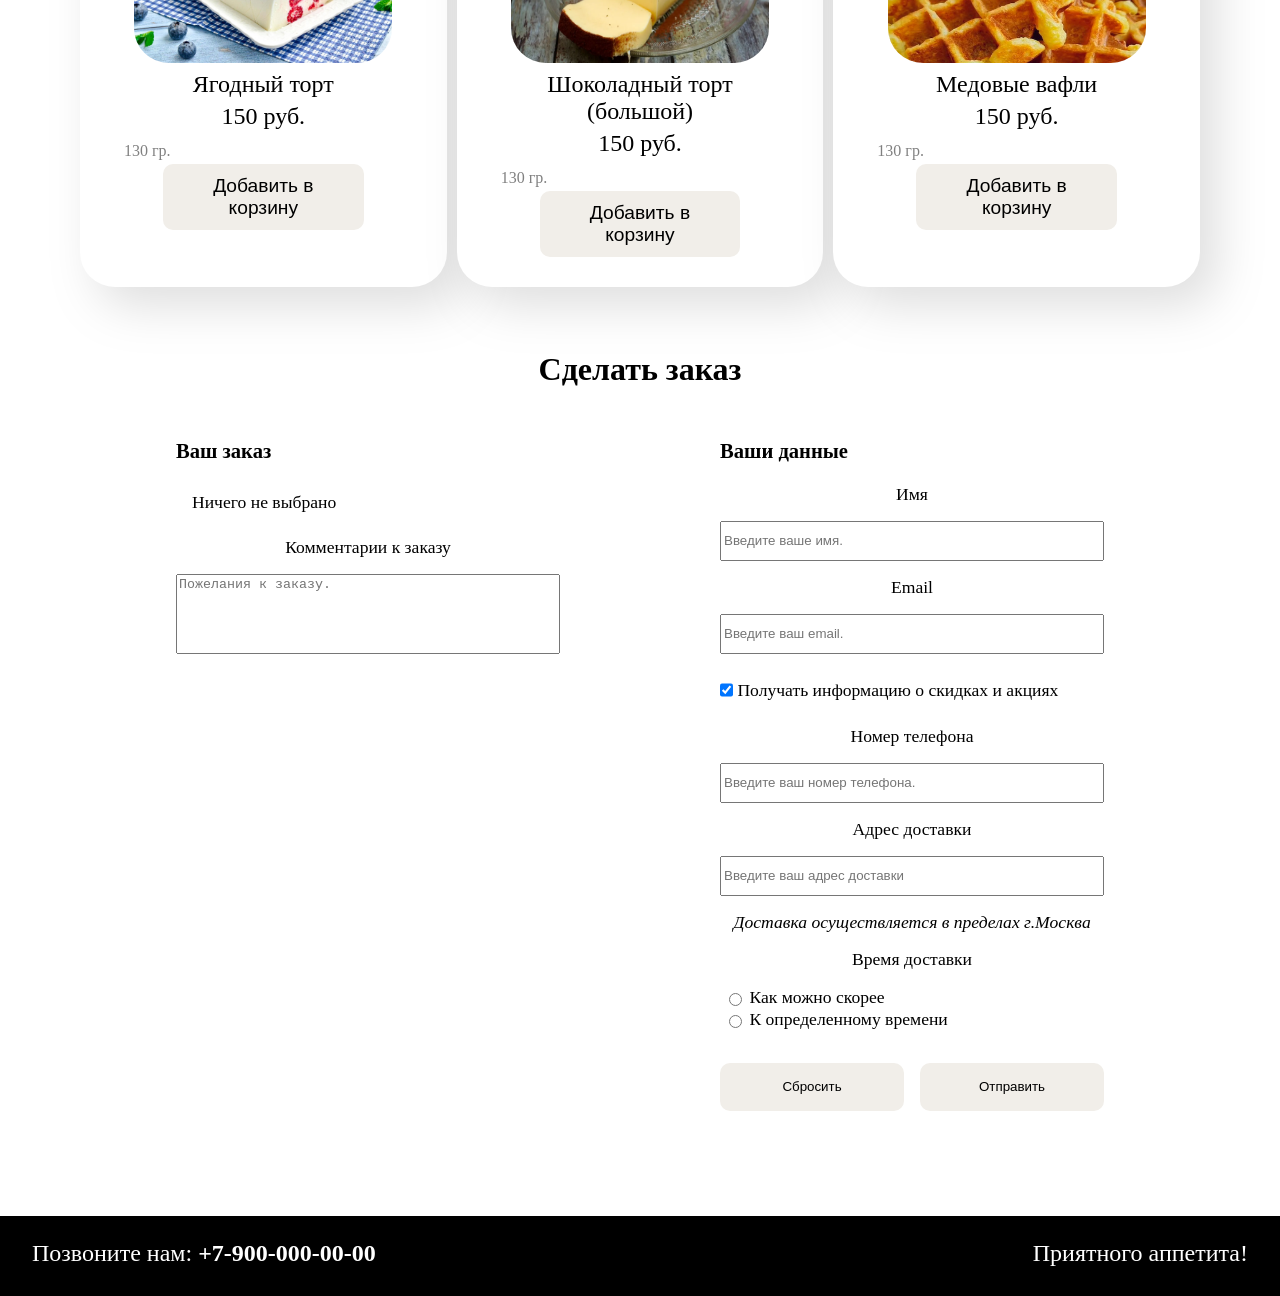
==== commit 01bb7ac5: "update" ====
--- a/select-lunch/index.html
+++ b/select-lunch/index.html
@@ -108,6 +108,7 @@
                             <fieldset class="radio-buttons" form="form" aria-required="">
                                 <input type="radio" name="delivery-time-type" value="faster" id="faster-id"></input>
                                 <label for="faster-id">Как можно скорее</label>
+                                <br>
                                 <input type="radio" name="delivery-time-type" value="by-the-time" id="by-the-time-id"></input>
                                 <label for="by-the-time-id">К определенному времени</label>
                             </fieldset>
--- a/select-lunch/styles.css
+++ b/select-lunch/styles.css
@@ -81,7 +81,13 @@
 }
 
 .name-dish {
-    text-wrap: nowrap;
+    text-wrap: wrap;
+    text-align: center;
+}
+
+.price-dish {
+    text-align: center;
+    margin-bottom: 0.5rem;
 }
 
 .dish > h3::after {
@@ -152,7 +158,7 @@
 
 body, html {
     width: 100vw;
-    overflow-x: auto;
+    overflow-x: hidden;
 }
 
 header {
@@ -262,8 +268,9 @@
 
 .image-dish {
     border-radius: 35px;
-    width: 100%;
-    height: 258px;
+    width: 90%;
+    aspect-ratio: 1.5 / 1;
+    align-self: center;
 }
 
 .price-dish {
@@ -279,7 +286,7 @@
 }
 
 .weight-dish {
-    margin-top: 0.5rem;
+    margin: 0.25rem;
     color: grey;
 }
 
@@ -288,6 +295,10 @@
     padding: 10px 30px;
     border-radius: 10px;
     border: 1px solid transparent;
+    width: 70%;
+    aspect-ratio: 7 / 1;
+    font-size: 1.2rem;
+    align-self: center;
     cursor: pointer;
 }
 
@@ -607,8 +618,10 @@
 @media(max-width: 400px) {
     body, html {
     width: 100vw;
-    overflow-x: visible !important;
-    
+    overflow-x: hidden;
+    }
+    .take-order-part {
+        border-bottom: 3px solid black;;
     }
     header {
     flex-direction: column;
@@ -622,7 +635,7 @@
     	margin-bottom: 0.3rem;	
 	}
     main {
-    margin: 0;
+        margin: 0px !important;
     }
     .dish-element {
     padding: 15px 20px;
@@ -632,6 +645,12 @@
     .button-container {
      flex-direction: column;
       margin: 0 0.5rem;
+    }
+    .container-filters {
+        margin: 0px;
+        flex-wrap: wrap;
+        gap: 0.4rem;
+        justify-content: center;
     }
 
   
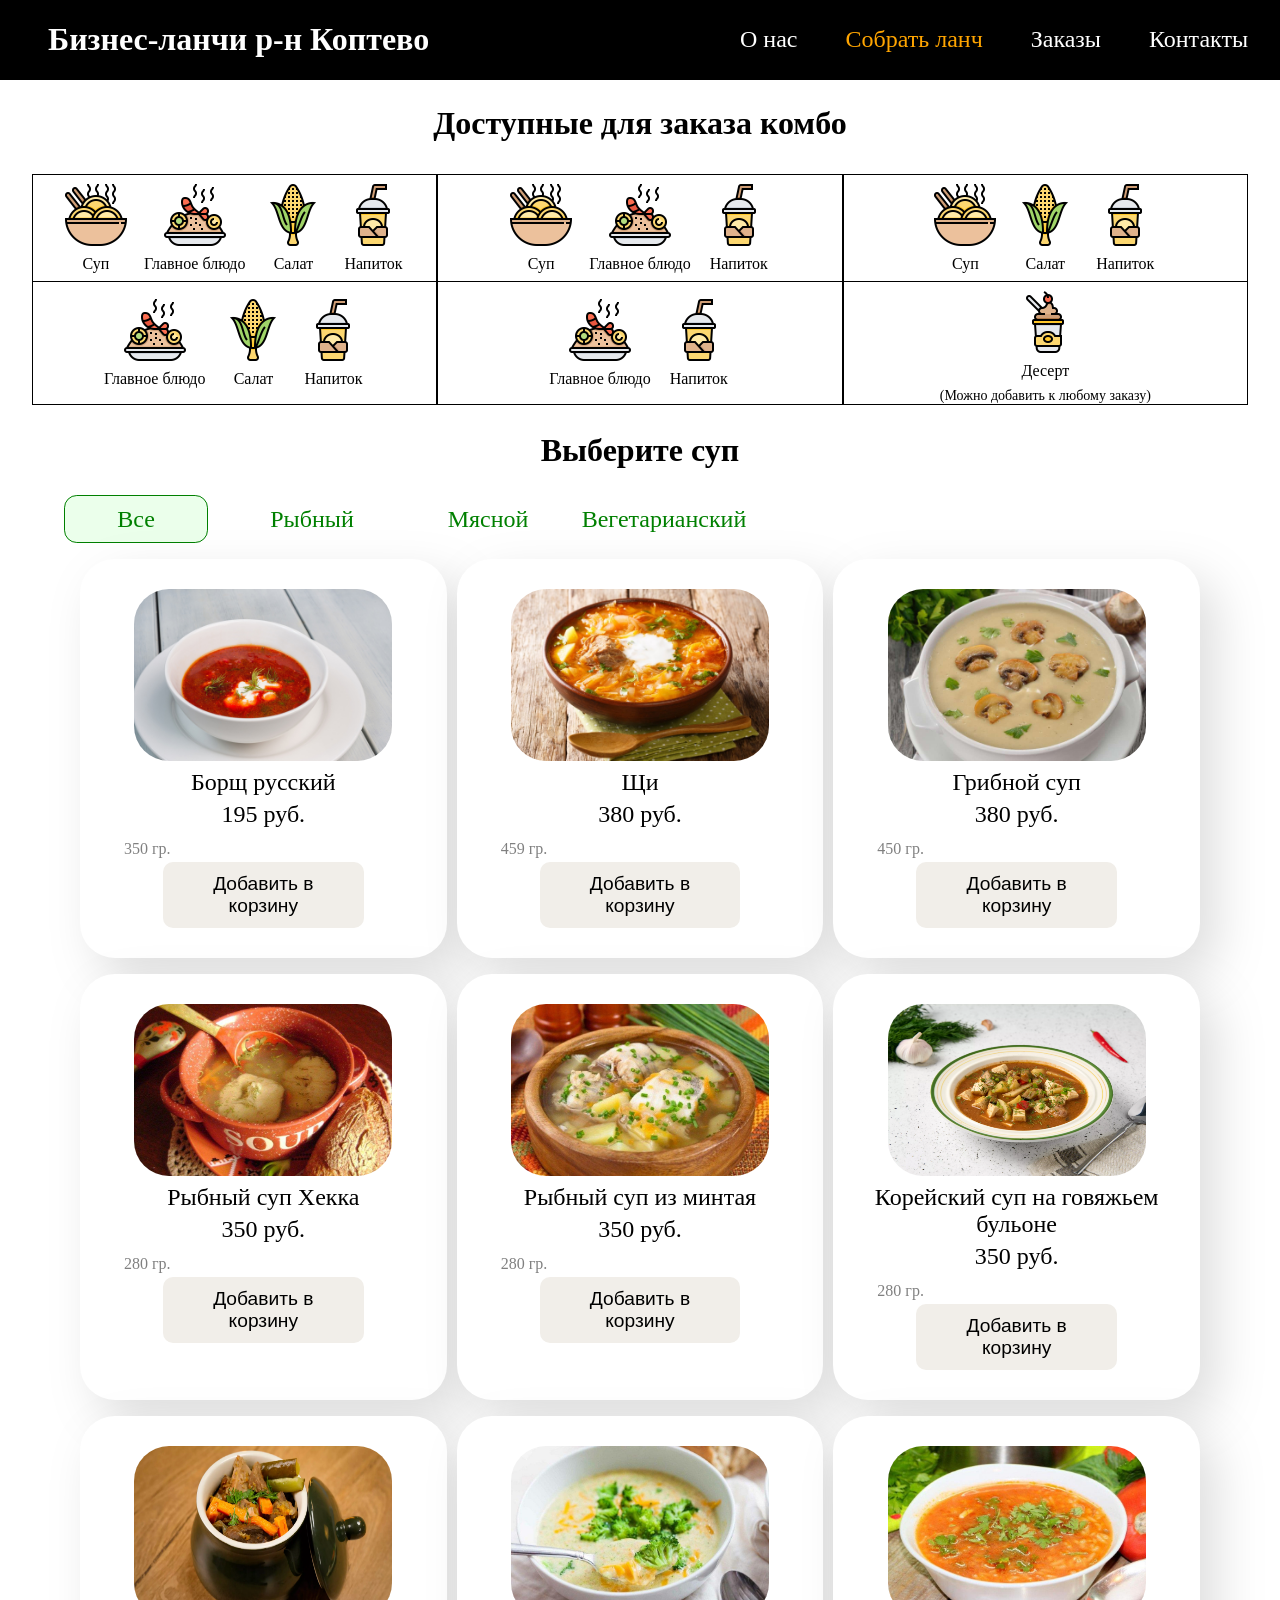
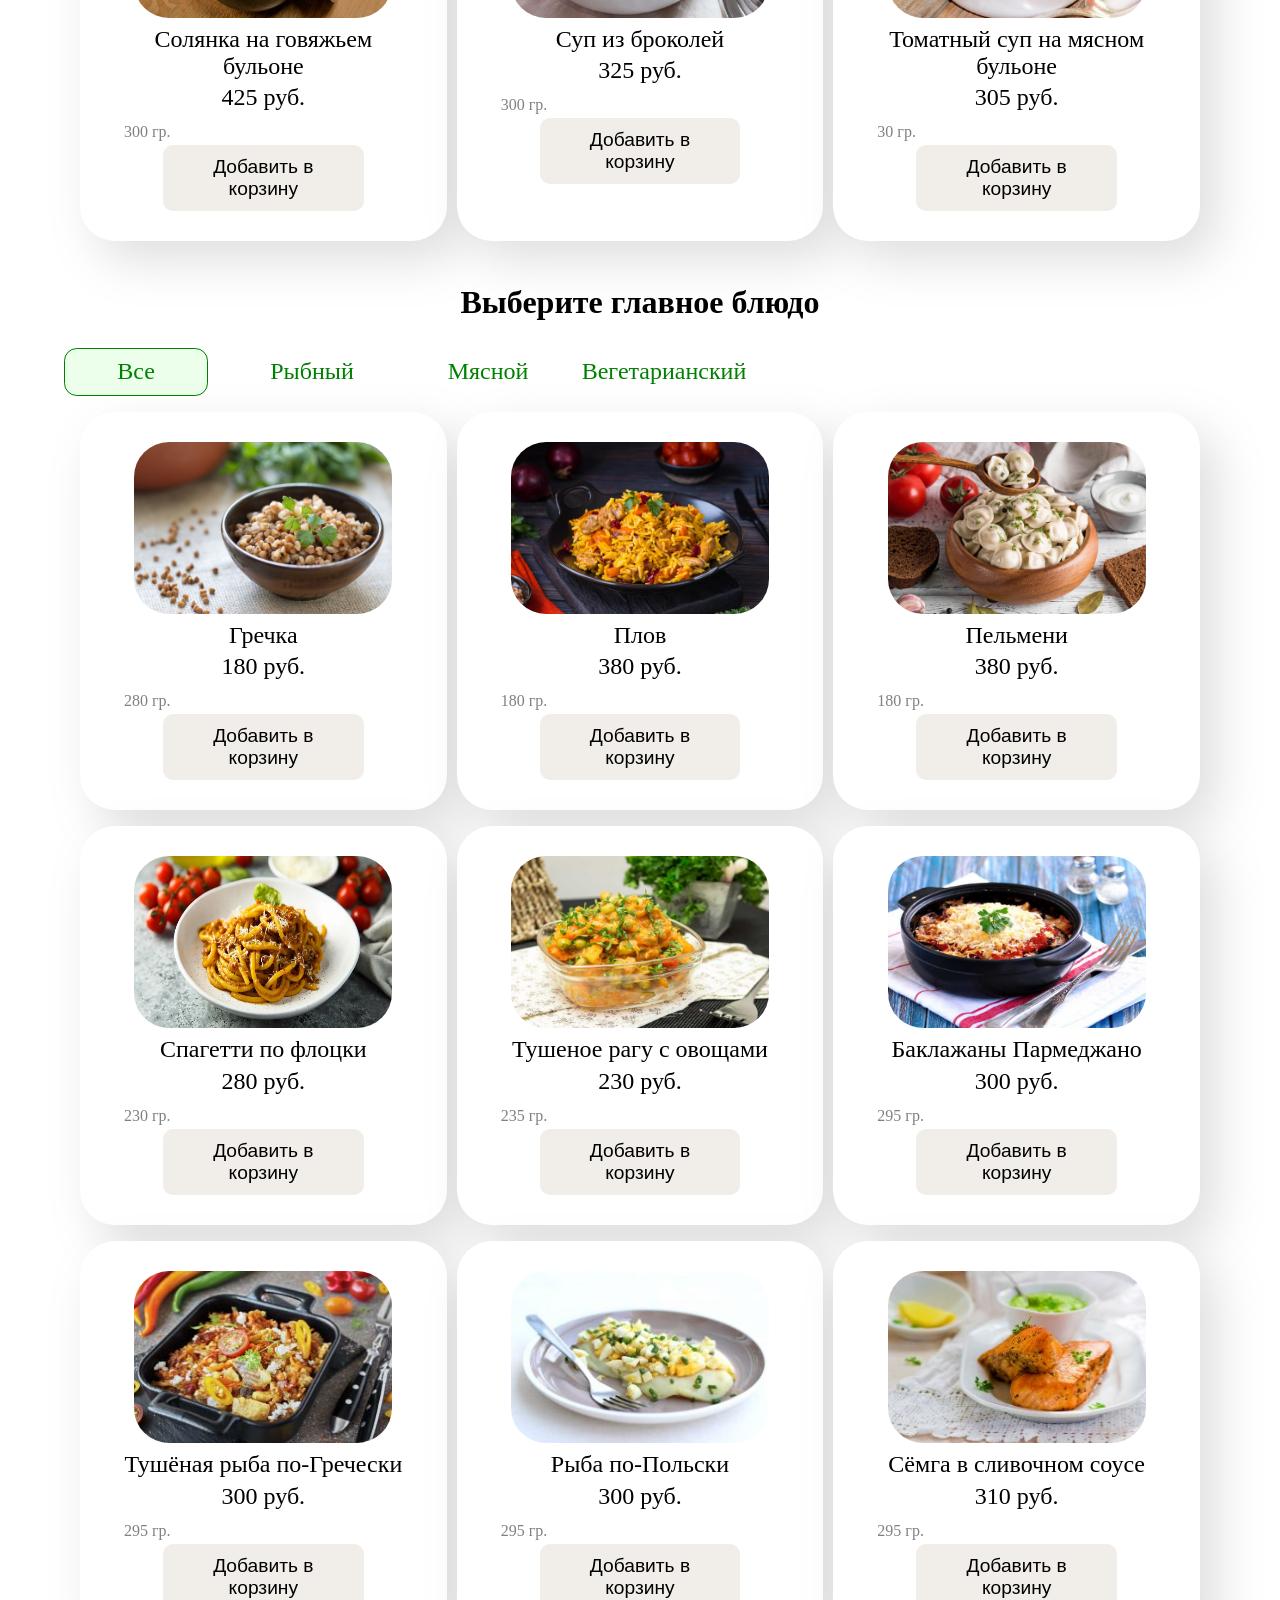
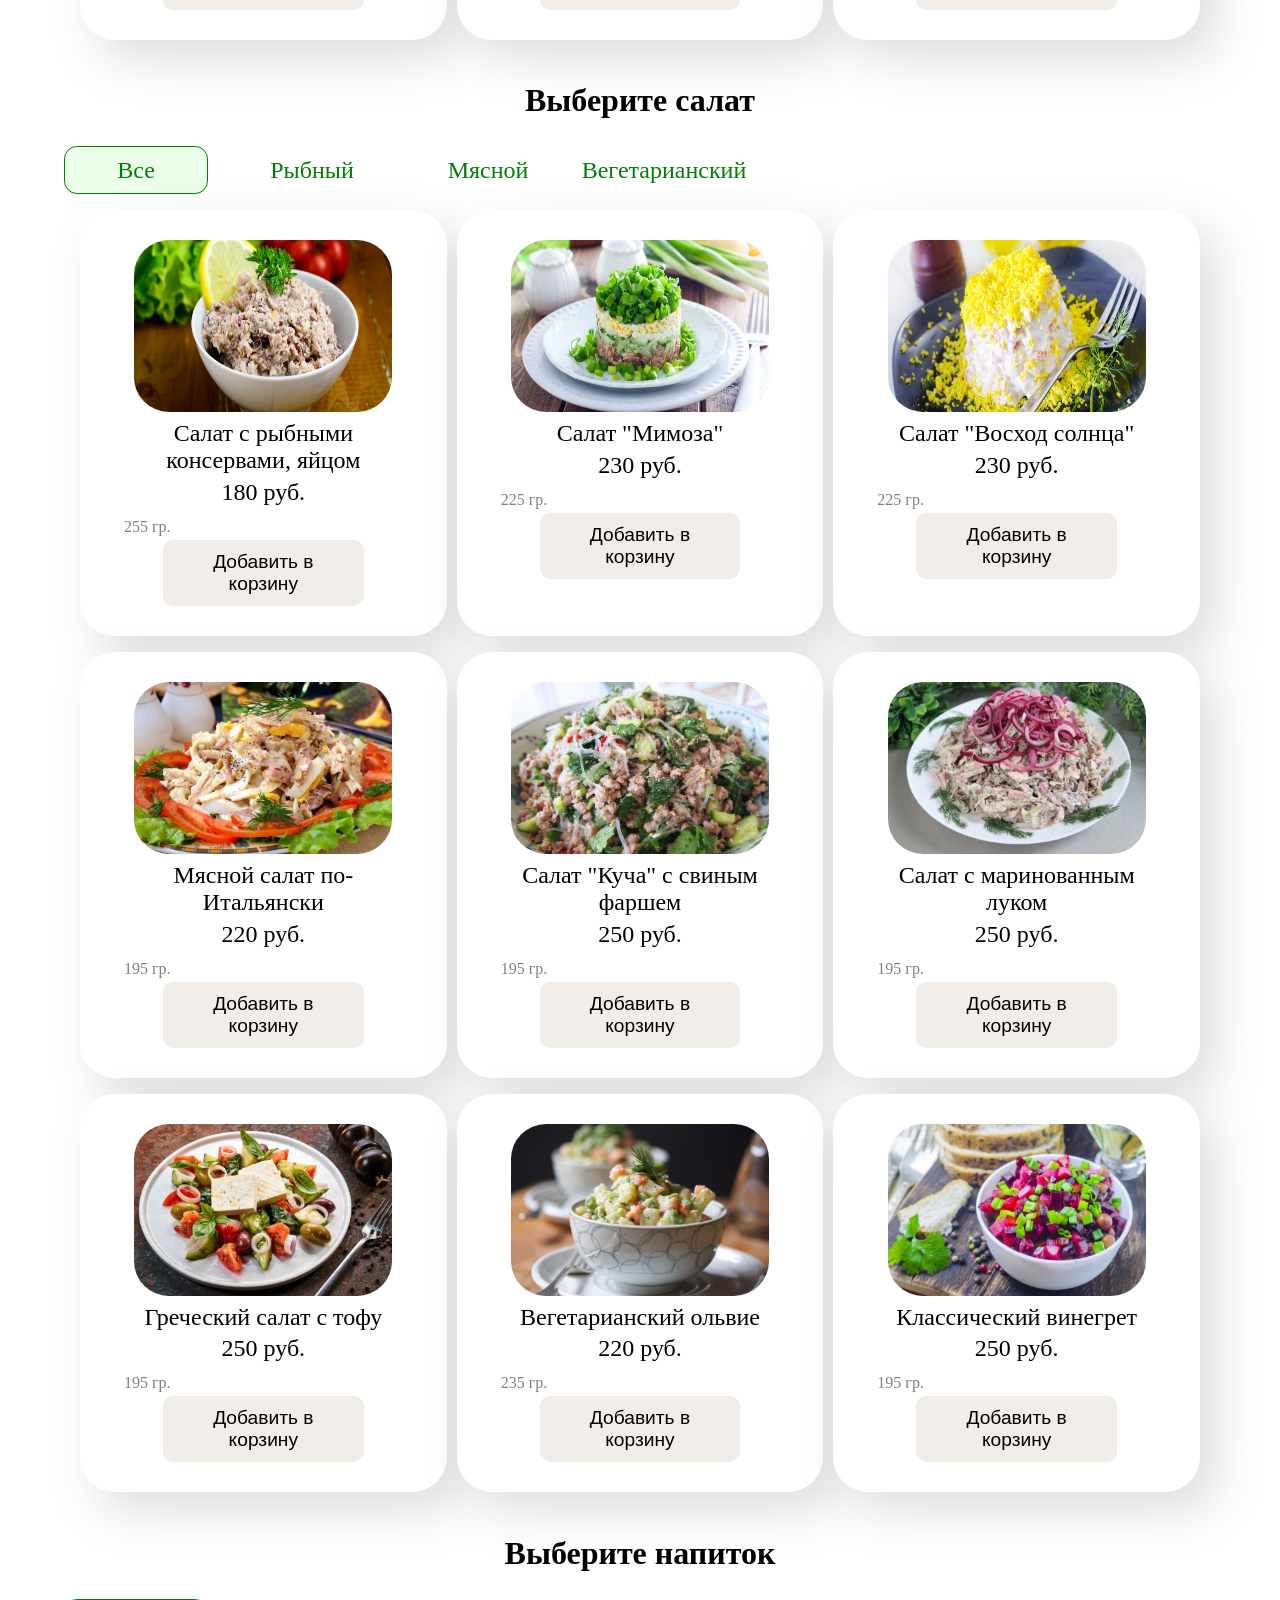
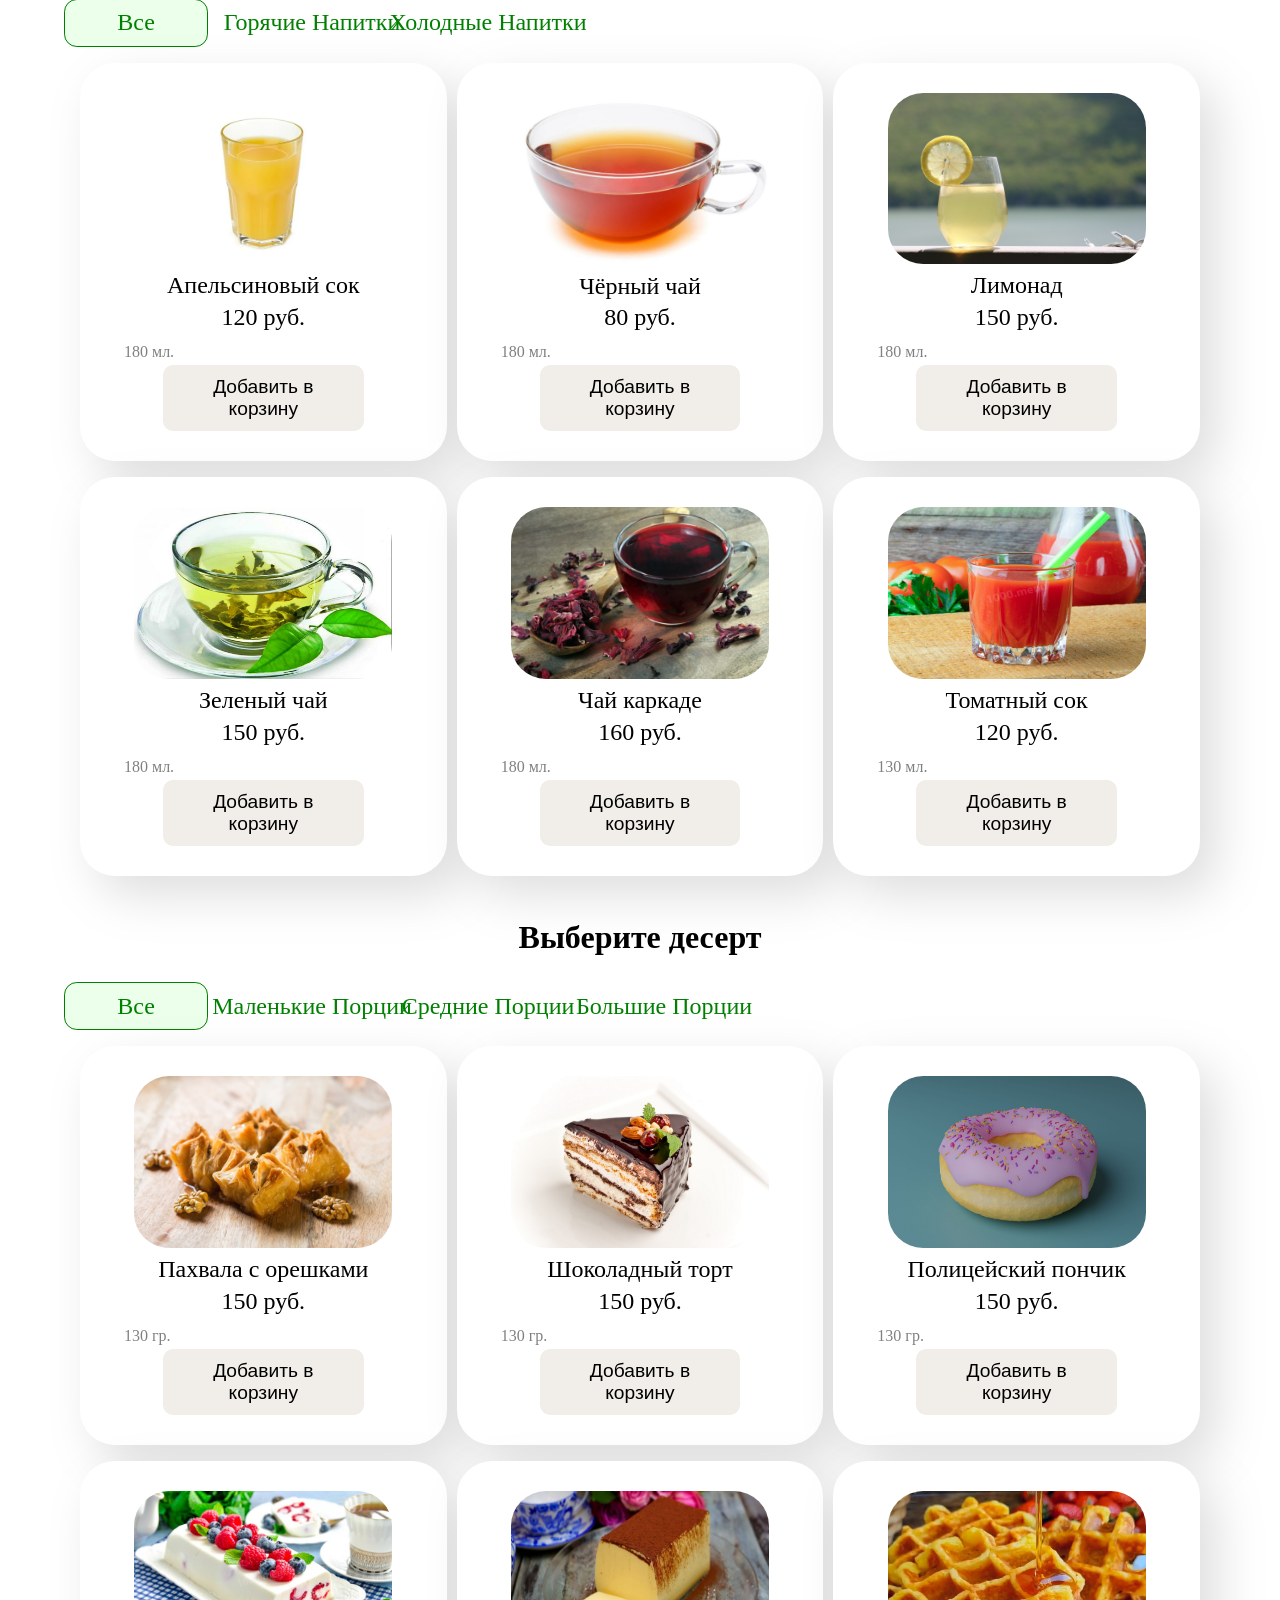
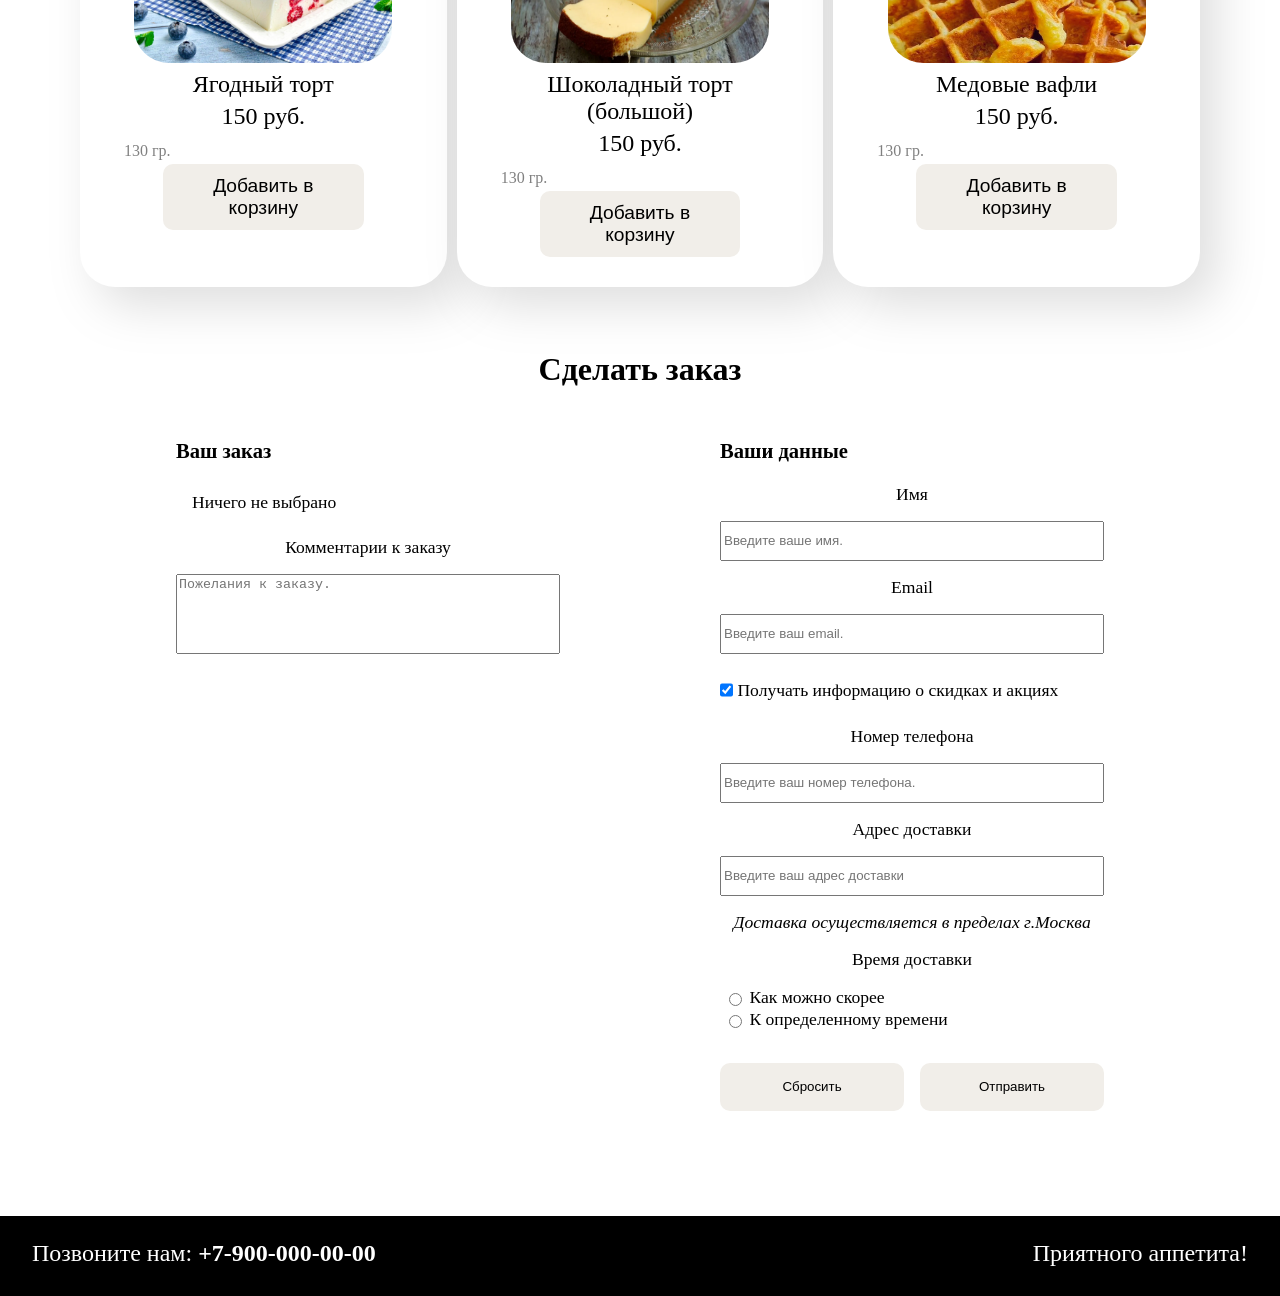
==== commit 15379d6d: "update" ====
--- a/select-lunch/index.html
+++ b/select-lunch/index.html
@@ -7,12 +7,6 @@
     <link rel="stylesheet" href="./styles.css">
 </head>
 <body>
-    <!-- <div id="notification" class="show">
-        <div>
-            <p id="notification-text">some text...</p>
-            <button id="notification-button" type="button">ok 👌</button>
-        </div>
-    </div> -->
     <header>
         <h1>Бизнес-ланчи р-н Коптево</h1>
         <nav class="nav-menu">
@@ -23,7 +17,6 @@
         </nav>
     </header>
     <main>
-        <button type="button" id="sortButton" class="sort-increase" title="Отсортировать по алфавиту"></button>
         <section id="dishes">
             <section id="section-soups">
                 <h2>Выберите суп</h2>
@@ -96,7 +89,7 @@
                         </section>
                         <section class="phone-section">
                             <label for="phone-number-id">Номер телефона</label>
-                            <input type="tel" name="phone-number" id="phone-number-id" placeholder="Введите ваш номер телефона." required   ></input>
+                            <input type="tel" name="phone-number" id="phone-number-id" placeholder="Введите ваш номер телефона." required></input>
                         </section>
                         <section class="address-section">
                             <label for="delivery-address-id">Адрес доставки</label>
